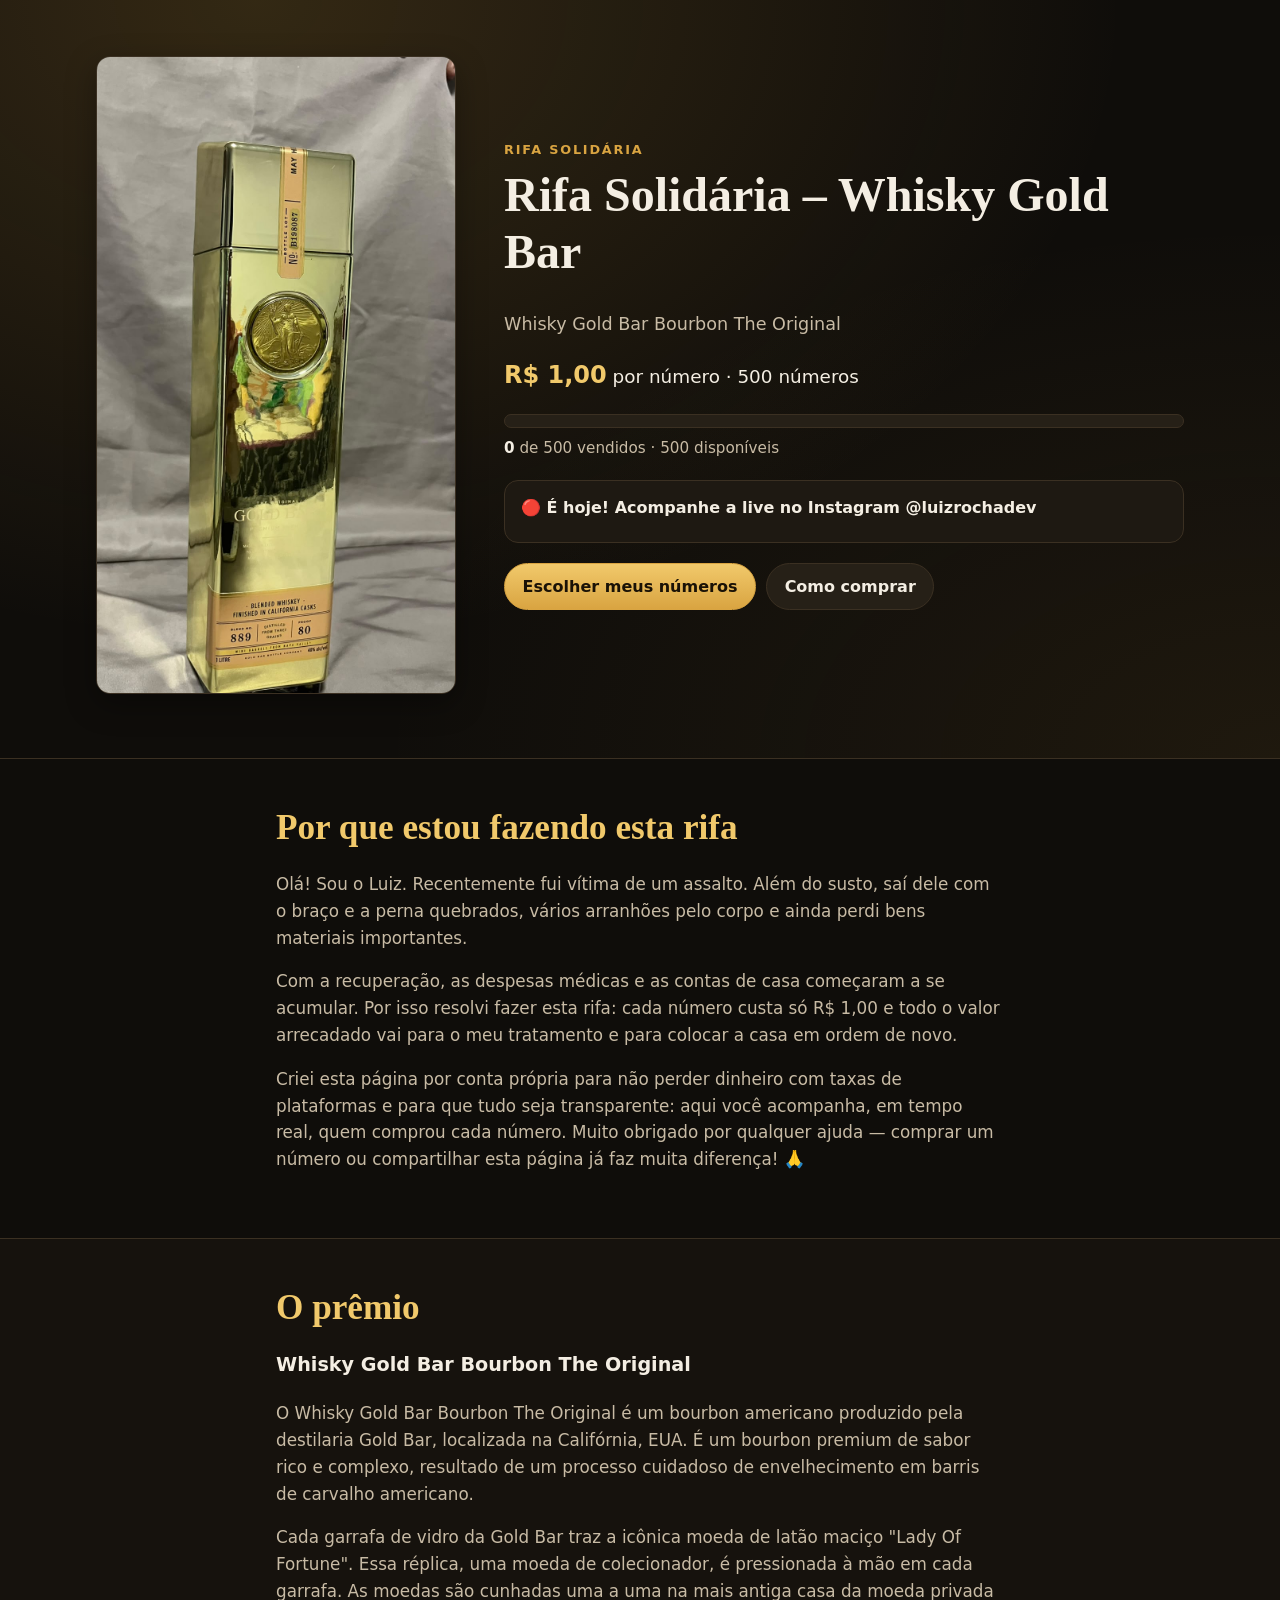
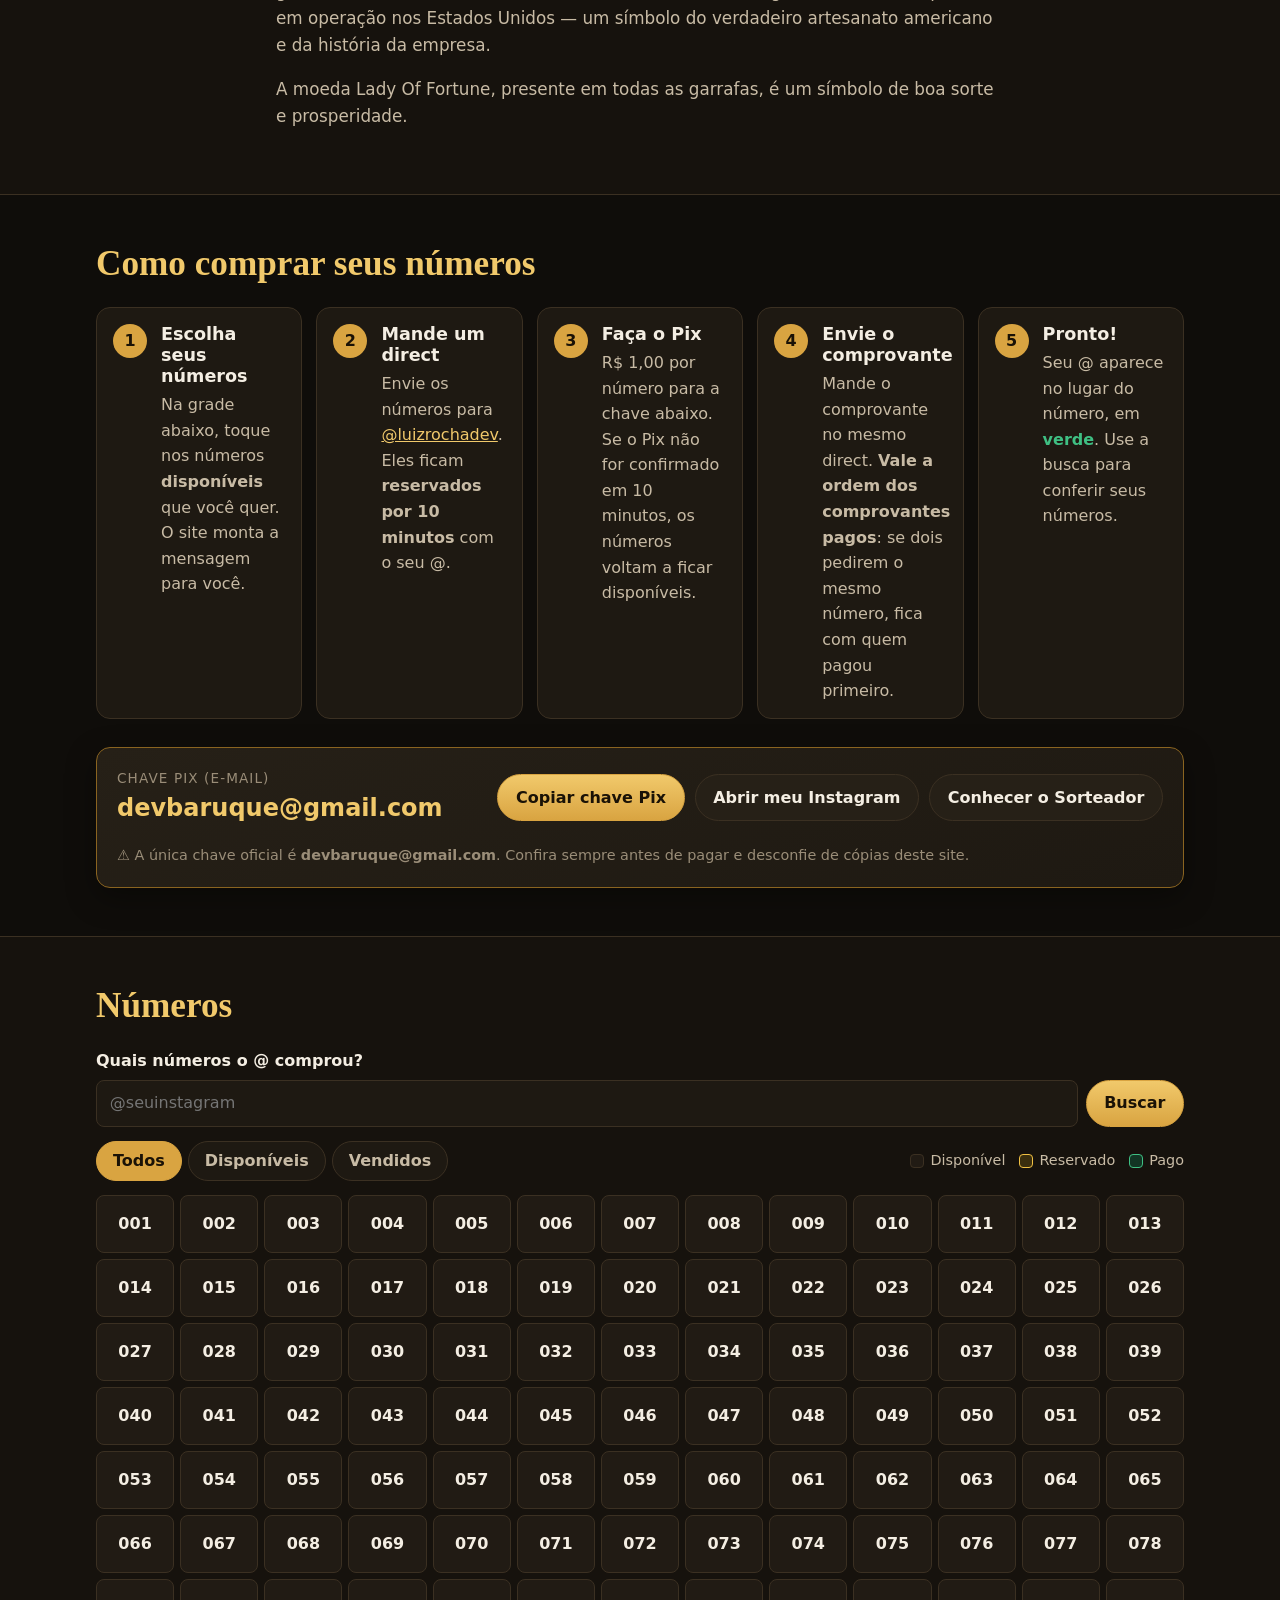
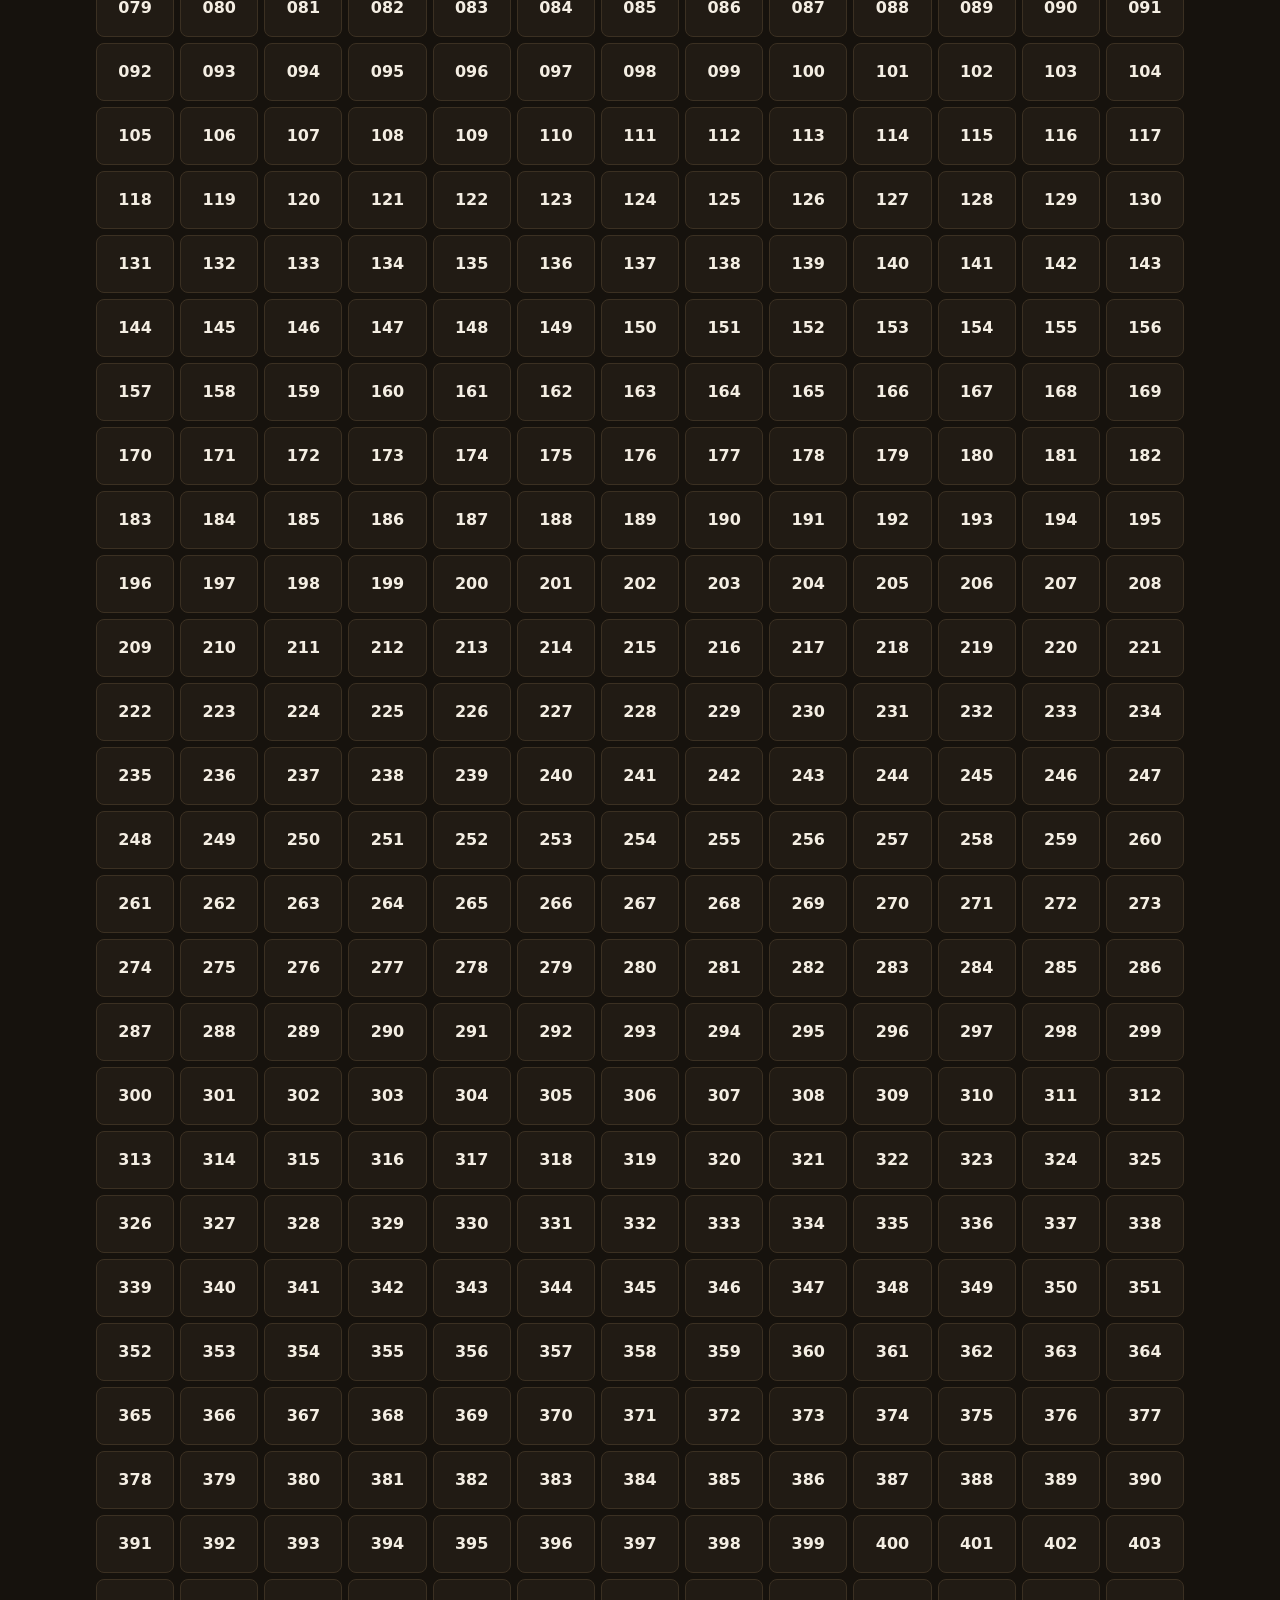
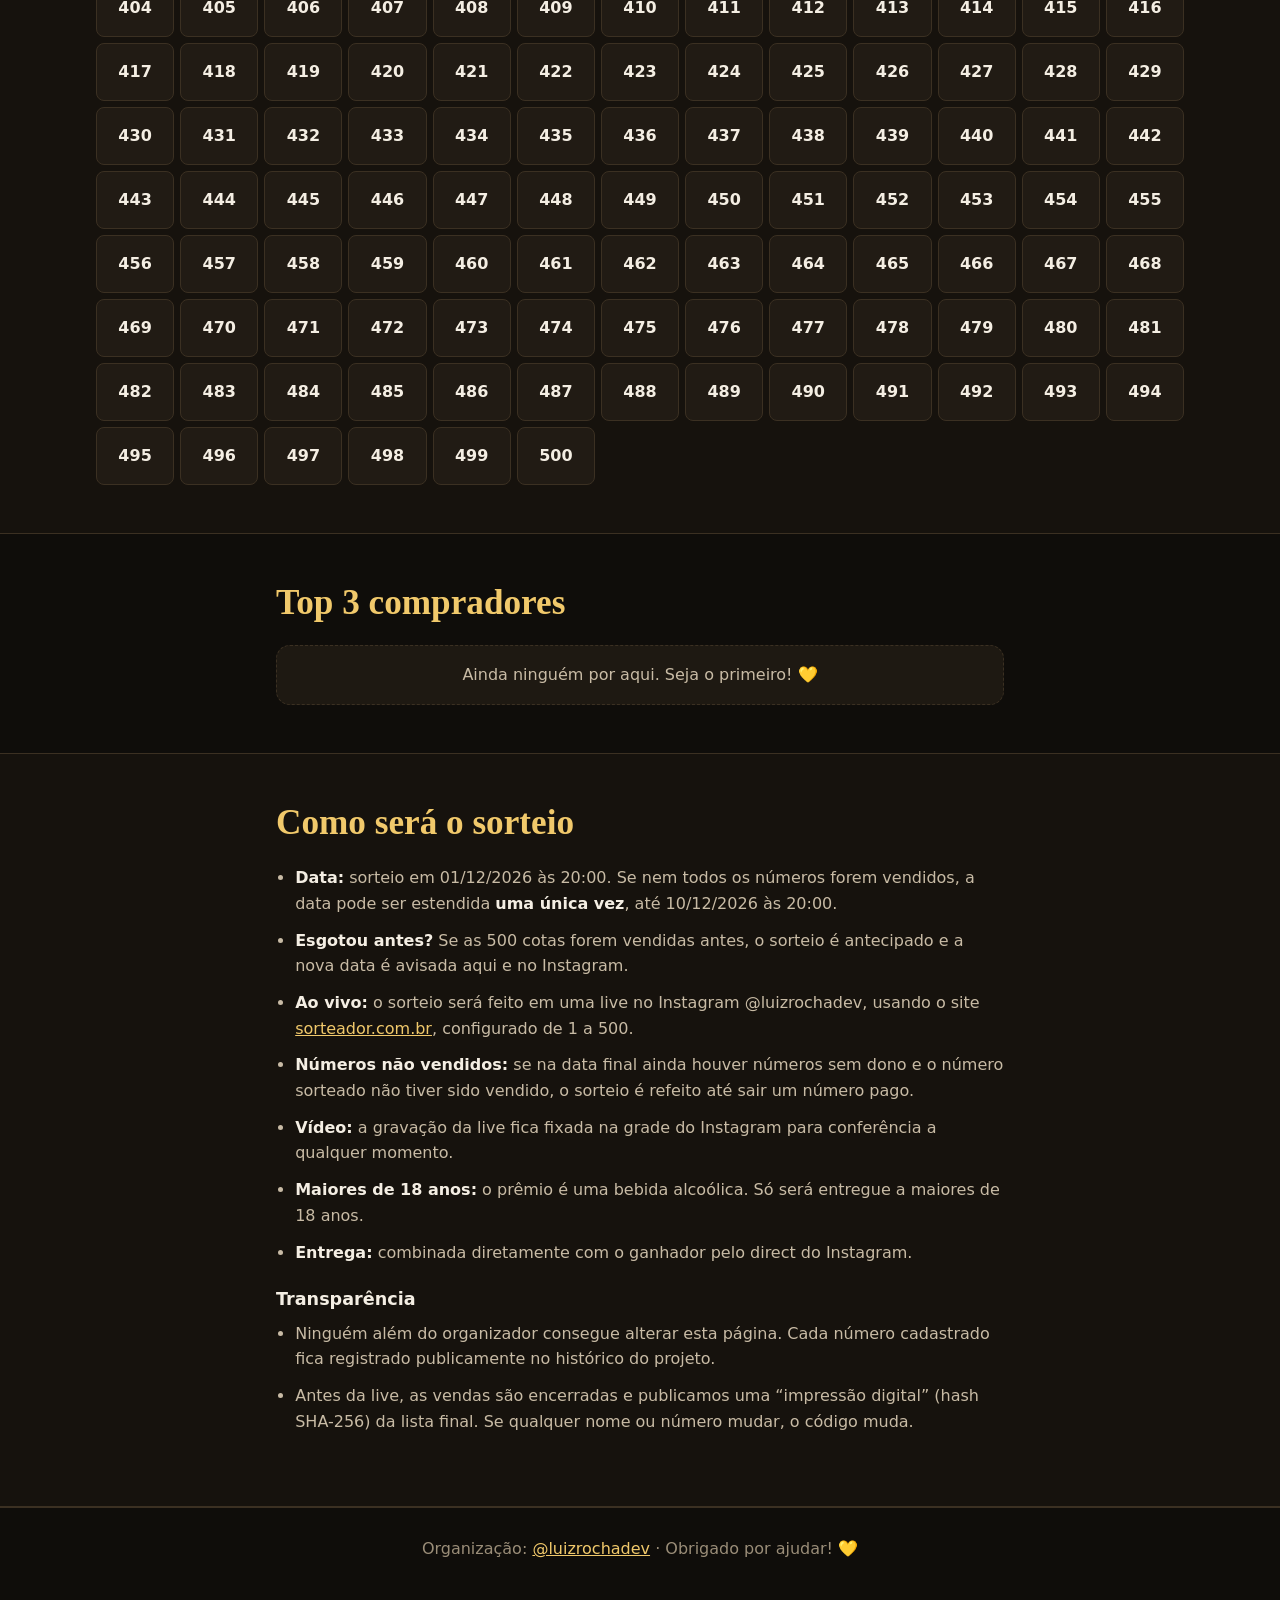
==== index.html @ 48bac1b0 "Rifa da Sorte: site da rifa solidária do Whisky Gold Bar Página pública estática (grade de 500 númer" ====
<!doctype html>
<html lang="pt-BR">
<head>
  <meta charset="utf-8">
  <meta name="viewport" content="width=device-width, initial-scale=1">
  <meta http-equiv="Content-Security-Policy" content="default-src 'self'; script-src 'self'; style-src 'self'; img-src 'self' data:; connect-src 'self'; object-src 'none'; base-uri 'self'; form-action 'none'">
  <meta name="referrer" content="strict-origin-when-cross-origin">
  <title>Rifa Solidária – Whisky Gold Bar</title>
  <meta name="description" content="Rifa solidária de um Whisky Gold Bar Bourbon The Original. R$ 1,00 por número. Ajude nas despesas médicas e da casa.">
  <meta property="og:type" content="website">
  <meta property="og:title" content="Rifa Solidária – Whisky Gold Bar">
  <meta property="og:description" content="R$ 1,00 por número. Escolha seus números e ajude nas despesas médicas e da casa.">
  <meta name="theme-color" content="#0f0d0a">
  <link rel="icon" href="img/favicon.svg" type="image/svg+xml">
  <link rel="stylesheet" href="css/style.css">
  <script src="js/common.js" defer></script>
  <script src="js/app.js" defer></script>
</head>
<body>
  <header class="hero">
    <div class="wrap hero-grid">
      <figure class="hero-foto">
        <img id="foto" src="img/whisky.jpg" alt="Garrafa do Whisky Gold Bar Bourbon The Original com a moeda Lady Of Fortune" width="900" height="1600">
      </figure>
      <div class="hero-info">
        <p class="eyebrow">Rifa solidária</p>
        <h1 id="titulo">Rifa Solidária – Whisky Gold Bar</h1>
        <p class="hero-premio" data-cfg="premio"></p>
        <p class="hero-preco"><strong id="preco">R$ 1,00</strong> por número · <span data-cfg="totalNumeros">500</span> números</p>

        <div class="progresso" aria-live="polite">
          <div class="progresso-barra" role="progressbar" aria-label="Números vendidos" aria-valuemin="0" id="progresso-barra">
            <span id="progresso-fill"></span>
          </div>
          <p class="progresso-texto"><strong id="qtd-pagos">0</strong> de <span data-cfg="totalNumeros">500</span> vendidos · <span id="qtd-disponiveis">500</span> disponíveis</p>
        </div>

        <div class="contagem" id="contagem">
          <p class="contagem-titulo" id="contagem-titulo">Sorteio</p>
          <div class="contagem-caixas" id="contagem-caixas">
            <div><strong id="cd-d">--</strong><span>dias</span></div>
            <div><strong id="cd-h">--</strong><span>horas</span></div>
            <div><strong id="cd-m">--</strong><span>min</span></div>
            <div><strong id="cd-s">--</strong><span>seg</span></div>
          </div>
        </div>

        <div class="acoes">
          <a href="#numeros" class="btn btn-primario">Escolher meus números</a>
          <a href="#como-comprar" class="btn">Como comprar</a>
        </div>
      </div>
    </div>
  </header>

  <div class="faixa" id="faixa-status" hidden></div>

  <main>
    <section class="secao secao-resultado" id="resultado" hidden>
      <div class="wrap">
        <h2>🏆 Resultado do sorteio</h2>
        <div class="resultado-card">
          <p>Número sorteado</p>
          <p class="resultado-numero" id="resultado-numero"></p>
          <p class="resultado-ig" id="resultado-ig"></p>
          <a class="btn btn-primario" id="resultado-video" target="_blank" rel="noopener noreferrer" hidden>Assistir ao vídeo do sorteio</a>
        </div>
      </div>
    </section>

    <section class="secao" id="historia">
      <div class="wrap estreito">
        <h2>Por que estou fazendo esta rifa</h2>
        <div class="texto" id="historia-texto"></div>
      </div>
    </section>

    <section class="secao secao-alt" id="premio">
      <div class="wrap estreito">
        <h2>O prêmio</h2>
        <p class="destaque" data-cfg="premio"></p>
        <div class="texto" id="premio-texto"></div>
      </div>
    </section>

    <section class="secao" id="como-comprar">
      <div class="wrap">
        <h2>Como comprar seus números</h2>
        <ol class="passos">
          <li>
            <h3>Escolha seus números</h3>
            <p>Na grade abaixo, toque nos números <strong>disponíveis</strong> que você quer. O site monta a mensagem para você.</p>
          </li>
          <li>
            <h3>Mande um direct</h3>
            <p>Envie os números para <a data-ig-link target="_blank" rel="noopener noreferrer"><span data-cfg-ig></span></a>. Eles ficam <strong>reservados por <span data-cfg="reservaMinutos">10</span> minutos</strong> com o seu @.</p>
          </li>
          <li>
            <h3>Faça o Pix</h3>
            <p><span data-cfg-preco>R$ 1,00</span> por número para a chave abaixo. Se o Pix não for confirmado em <span data-cfg="reservaMinutos">10</span> minutos, os números voltam a ficar disponíveis.</p>
          </li>
          <li>
            <h3>Envie o comprovante</h3>
            <p>Mande o comprovante no mesmo direct. <strong>Vale a ordem dos comprovantes pagos</strong>: se dois pedirem o mesmo número, fica com quem pagou primeiro.</p>
          </li>
          <li>
            <h3>Pronto!</h3>
            <p>Seu @ aparece no lugar do número, em <strong class="txt-pago">verde</strong>. Use a busca para conferir seus números.</p>
          </li>
        </ol>

        <div class="pix-card">
          <div>
            <p class="pix-rotulo">Chave Pix (e-mail)</p>
            <p class="pix-chave" data-cfg="pixChave"></p>
            <p class="pix-nome" id="pix-nome" hidden>Recebedor: <strong data-cfg="pixNomeRecebedor"></strong></p>
          </div>
          <div class="pix-botoes">
            <button type="button" class="btn btn-primario" id="btn-copiar-pix">Copiar chave Pix</button>
            <a class="btn" data-ig-link target="_blank" rel="noopener noreferrer">Abrir meu Instagram</a>
            <a class="btn" href="https://sorteador.com.br/" target="_blank" rel="noopener noreferrer">Conhecer o Sorteador</a>
          </div>
          <p class="pix-aviso">⚠️ A única chave oficial é <strong data-cfg="pixChave"></strong>. Confira sempre antes de pagar e desconfie de cópias deste site.</p>
        </div>
      </div>
    </section>

    <section class="secao secao-alt" id="numeros">
      <div class="wrap">
        <h2>Números</h2>

        <form class="busca" id="form-busca" role="search" autocomplete="off">
          <label for="busca">Quais números o @ comprou?</label>
          <div class="busca-linha">
            <input type="search" id="busca" list="lista-handles" placeholder="@seuinstagram" inputmode="text" autocapitalize="none" spellcheck="false">
            <button type="submit" class="btn btn-primario">Buscar</button>
            <button type="button" class="btn" id="btn-limpar-busca" hidden>Limpar</button>
          </div>
          <datalist id="lista-handles"></datalist>
        </form>
        <div class="busca-resultado" id="busca-resultado" aria-live="polite" hidden></div>

        <div class="grade-topo">
          <div class="filtros" role="group" aria-label="Filtrar números">
            <button type="button" class="filtro ativo" data-filtro="todos">Todos</button>
            <button type="button" class="filtro" data-filtro="disponiveis">Disponíveis</button>
            <button type="button" class="filtro" data-filtro="vendidos">Vendidos</button>
          </div>
          <ul class="legenda">
            <li><span class="bolinha disponivel"></span>Disponível</li>
            <li><span class="bolinha reservado"></span>Reservado</li>
            <li><span class="bolinha pago"></span>Pago</li>
          </ul>
        </div>

        <div class="grade" id="grade" aria-label="Grade de números"></div>
        <p class="carregando" id="carregando">Carregando números…</p>
      </div>
    </section>

    <section class="secao" id="ranking">
      <div class="wrap estreito">
        <h2>Top 3 compradores</h2>
        <ol class="ranking" id="ranking-lista"></ol>
      </div>
    </section>

    <section class="secao secao-alt" id="sorteio">
      <div class="wrap estreito">
        <h2>Como será o sorteio</h2>
        <ul class="regras">
          <li><strong>Data:</strong> sorteio em <span data-cfg-data="dataLimite"></span>. Se nem todos os números forem vendidos, a data pode ser estendida <strong>uma única vez</strong>, até <span data-cfg-data="dataMaximaAdiamento"></span>.</li>
          <li><strong>Esgotou antes?</strong> Se as <span data-cfg="totalNumeros">500</span> cotas forem vendidas antes, o sorteio é antecipado e a nova data é avisada aqui e no Instagram.</li>
          <li><strong>Ao vivo:</strong> o sorteio será feito em uma live no Instagram <span data-cfg-ig></span>, usando o site <a href="https://sorteador.com.br/" target="_blank" rel="noopener noreferrer">sorteador.com.br</a>, configurado de 1 a <span data-cfg="totalNumeros">500</span>.</li>
          <li><strong>Números não vendidos:</strong> se na data final ainda houver números sem dono e o número sorteado não tiver sido vendido, o sorteio é refeito até sair um número pago.</li>
          <li><strong>Vídeo:</strong> a gravação da live fica fixada na grade do Instagram para conferência a qualquer momento.</li>
          <li><strong>Maiores de 18 anos:</strong> o prêmio é uma bebida alcoólica. Só será entregue a maiores de 18 anos.</li>
          <li><strong>Entrega:</strong> combinada diretamente com o ganhador pelo direct do Instagram.</li>
        </ul>

        <h3>Transparência</h3>
        <ul class="regras">
          <li>Ninguém além do organizador consegue alterar esta página. Cada número cadastrado fica registrado publicamente no histórico do projeto<span id="link-historico-wrap" hidden> (<a id="link-historico" target="_blank" rel="noopener noreferrer">ver histórico de alterações</a>)</span>.</li>
          <li>Antes da live, as vendas são encerradas e publicamos uma “impressão digital” (hash SHA-256) da lista final. Se qualquer nome ou número mudar, o código muda.</li>
        </ul>
        <div class="hash-card" id="hash-card" hidden>
          <p>Hash SHA-256 da lista final:</p>
          <code id="hash-valor"></code>
          <p id="hash-confere"></p>
          <details>
            <summary>Ver a lista usada no cálculo</summary>
            <pre id="hash-lista"></pre>
          </details>
        </div>
      </div>
    </section>
  </main>

  <footer class="rodape">
    <div class="wrap">
      <p>Organização: <a data-ig-link target="_blank" rel="noopener noreferrer"><span data-cfg-ig></span></a> · Obrigado por ajudar! 💛</p>
    </div>
  </footer>

  <div class="barra-selecao" id="barra-selecao" hidden>
    <div class="wrap barra-conteudo">
      <div class="barra-info">
        <strong id="sel-qtd">0 números</strong> · <span id="sel-total">R$ 0,00</span>
        <p id="sel-lista"></p>
      </div>
      <div class="barra-botoes">
        <a class="btn btn-primario" id="btn-enviar-direct" target="_blank" rel="noopener noreferrer">Copiar e enviar direct</a>
        <button type="button" class="btn" id="btn-limpar-sel">Limpar</button>
      </div>
    </div>
  </div>

  <div class="toast" id="toast" role="status" aria-live="polite"></div>
</body>
</html>
---- css/style.css ----
:root {
  color-scheme: dark;
  --bg: #0f0d0a;
  --bg-alt: #16120d;
  --card: #1e1912;
  --card-2: #262017;
  --borda: #3b3022;
  --texto: #f4eee3;
  --texto-2: #c8bba5;
  --texto-3: #9a8d78;
  --ouro: #d9a441;
  --ouro-claro: #f1c96b;
  --ouro-escuro: #8a6420;
  --verde: #3fbf83;
  --verde-bg: #123524;
  --verde-borda: #2a7a55;
  --amarelo: #f0c043;
  --amarelo-bg: #3a2e0e;
  --amarelo-borda: #8f7020;
  --disp-bg: #211b14;
  --vermelho: #ef6b63;
  --azul: #6aa9ff;
  --raio: 14px;
  --raio-peq: 8px;
  --sombra: 0 10px 30px rgba(0, 0, 0, .35);
  --fonte: system-ui, -apple-system, "Segoe UI", Roboto, "Helvetica Neue", Arial, sans-serif;
  --serif: Georgia, "Times New Roman", serif;
}

* { box-sizing: border-box; }
html { scroll-behavior: smooth; -webkit-text-size-adjust: 100%; }
body {
  margin: 0;
  background: var(--bg);
  color: var(--texto);
  font-family: var(--fonte);
  font-size: 16px;
  line-height: 1.6;
}
body.com-barra { padding-bottom: 120px; }
img { max-width: 100%; height: auto; display: block; }
a { color: var(--ouro-claro); }
h1, h2, h3 { line-height: 1.2; margin: 0 0 .6em; }
h2 { font-family: var(--serif); font-size: clamp(1.6rem, 4vw, 2.2rem); color: var(--ouro-claro); }
h3 { font-size: 1.1rem; }
p { margin: 0 0 1em; }
[hidden] { display: none !important; }
code, pre { font-family: ui-monospace, SFMono-Regular, Menlo, Consolas, monospace; }

.wrap { width: 100%; max-width: 1120px; margin: 0 auto; padding: 0 16px; }
.wrap.estreito { max-width: 760px; }

/* ---------- botões ---------- */
.btn {
  display: inline-flex; align-items: center; justify-content: center; gap: .4em;
  min-height: 44px; padding: .6em 1.1em;
  border: 1px solid var(--borda); border-radius: 999px;
  background: var(--card-2); color: var(--texto);
  font: inherit; font-weight: 600; text-decoration: none; cursor: pointer;
  transition: background .15s, border-color .15s, transform .1s;
}
.btn:hover { border-color: var(--ouro); }
.btn:active { transform: scale(.98); }
.btn:disabled { opacity: .45; cursor: not-allowed; }
.btn-primario {
  background: linear-gradient(180deg, var(--ouro-claro), var(--ouro));
  color: #1a1206; border-color: var(--ouro);
}
.btn-primario:hover { background: var(--ouro-claro); }
.btn-peq { min-height: 36px; padding: .3em .9em; font-size: .9rem; }
.link { background: none; border: 0; color: var(--ouro-claro); font: inherit; text-decoration: underline; cursor: pointer; padding: 0; }
:focus-visible { outline: 3px solid var(--azul); outline-offset: 2px; }

/* ---------- hero ---------- */
.hero {
  background:
    radial-gradient(ellipse at 20% 0%, rgba(217, 164, 65, .18), transparent 60%),
    radial-gradient(ellipse at 100% 100%, rgba(217, 164, 65, .08), transparent 50%),
    var(--bg);
  padding: 32px 0 40px;
  border-bottom: 1px solid var(--borda);
}
.hero-grid { display: grid; gap: 28px; align-items: center; }
.hero-foto {
  margin: 0; border-radius: var(--raio); overflow: hidden;
  border: 1px solid var(--borda); box-shadow: var(--sombra);
  background: var(--card); max-width: 360px; justify-self: center; width: 100%;
}
.hero-foto img { width: 100%; aspect-ratio: 9 / 16; object-fit: cover; object-position: center 60%; }
.eyebrow { text-transform: uppercase; letter-spacing: .14em; font-size: .8rem; color: var(--ouro); font-weight: 700; margin-bottom: .4em; }
.hero h1 { font-family: var(--serif); font-size: clamp(2rem, 6vw, 3rem); }
.hero-premio { color: var(--texto-2); font-size: 1.1rem; }
.hero-preco { font-size: 1.15rem; }
.hero-preco strong { color: var(--ouro-claro); font-size: 1.5rem; }

.progresso { margin: 20px 0; }
.progresso-barra { height: 14px; border-radius: 999px; background: var(--card-2); border: 1px solid var(--borda); overflow: hidden; }
.progresso-barra span { display: block; height: 100%; width: 0; background: linear-gradient(90deg, var(--ouro-escuro), var(--ouro-claro)); transition: width .6s ease; }
.progresso-texto { margin: .5em 0 0; color: var(--texto-2); font-size: .95rem; }
.progresso-texto strong { color: var(--texto); }

.contagem { background: var(--card); border: 1px solid var(--borda); border-radius: var(--raio); padding: 14px 16px; margin-bottom: 20px; }
.contagem-titulo { margin: 0 0 .5em; font-weight: 600; }
.contagem-caixas { display: grid; grid-template-columns: repeat(4, 1fr); gap: 8px; text-align: center; }
.contagem-caixas div { background: var(--card-2); border-radius: var(--raio-peq); padding: 6px 4px; }
.contagem-caixas strong { display: block; font-size: 1.5rem; color: var(--ouro-claro); font-variant-numeric: tabular-nums; }
.contagem-caixas span { font-size: .75rem; color: var(--texto-3); text-transform: uppercase; letter-spacing: .06em; }

.acoes { display: flex; flex-wrap: wrap; gap: 10px; }

.faixa { background: var(--amarelo-bg); color: var(--amarelo); border-bottom: 1px solid var(--amarelo-borda); text-align: center; padding: 12px 16px; font-weight: 600; }

/* ---------- seções ---------- */
.secao { padding: 48px 0; }
.secao-alt { background: var(--bg-alt); border-top: 1px solid var(--borda); border-bottom: 1px solid var(--borda); }
.texto p { color: var(--texto-2); font-size: 1.05rem; }
.destaque { font-size: 1.2rem; font-weight: 600; }

.passos { list-style: none; padding: 0; margin: 0 0 28px; display: grid; gap: 14px; counter-reset: passo; }
.passos li {
  counter-increment: passo; position: relative;
  background: var(--card); border: 1px solid var(--borda); border-radius: var(--raio);
  padding: 16px 16px 14px 64px;
}
.passos li::before {
  content: counter(passo); position: absolute; left: 16px; top: 16px;
  width: 34px; height: 34px; border-radius: 50%;
  display: grid; place-items: center;
  background: var(--ouro); color: #1a1206; font-weight: 800;
}
.passos h3 { margin-bottom: .3em; }
.passos p { margin: 0; color: var(--texto-2); }
.txt-pago { color: var(--verde); }

.pix-card {
  background: linear-gradient(160deg, var(--card-2), var(--card));
  border: 1px solid var(--ouro-escuro); border-radius: var(--raio);
  padding: 20px; display: grid; gap: 16px; box-shadow: var(--sombra);
}
.pix-rotulo { margin: 0; color: var(--texto-3); font-size: .85rem; text-transform: uppercase; letter-spacing: .08em; }
.pix-chave { margin: 0; font-size: clamp(1.1rem, 4.5vw, 1.5rem); font-weight: 700; color: var(--ouro-claro); word-break: break-all; }
.pix-nome { margin: .3em 0 0; color: var(--texto-2); }
.pix-botoes { display: flex; flex-wrap: wrap; gap: 10px; }
.pix-aviso { margin: 0; font-size: .9rem; color: var(--texto-3); }

/* ---------- busca ---------- */
.busca { margin-bottom: 14px; }
.busca label { display: block; font-weight: 700; margin-bottom: 6px; }
.busca-linha { display: flex; flex-wrap: wrap; gap: 8px; }
.busca-linha input { flex: 1 1 200px; }
input, select, textarea {
  font: inherit; color: var(--texto);
  background: var(--card); border: 1px solid var(--borda); border-radius: var(--raio-peq);
  padding: .6em .8em; min-height: 44px; width: 100%;
}
.busca-linha input { width: auto; }
input:focus, select:focus, textarea:focus { border-color: var(--ouro); outline: none; }
textarea { resize: vertical; }

.busca-resultado { background: var(--card); border: 1px solid var(--ouro-escuro); border-radius: var(--raio); padding: 16px; margin-bottom: 20px; }
.busca-cabecalho { display: flex; justify-content: space-between; align-items: center; gap: 12px; flex-wrap: wrap; margin-bottom: 10px; }
.busca-ig { font-size: 1.3rem; font-weight: 800; color: var(--ouro-claro); margin: 0; }
.busca-resumo { margin: 0; color: var(--texto-2); }
.busca-vazio, .busca-sugestoes { margin: 0; color: var(--texto-2); }
.busca-sugestoes { margin-top: .6em; }
.chips { list-style: none; padding: 0; margin: 0; display: flex; flex-wrap: wrap; gap: 6px; }
.chip { padding: 4px 10px; border-radius: 999px; font-weight: 700; font-variant-numeric: tabular-nums; font-size: .95rem; }
.chip.pago { background: var(--verde-bg); color: var(--verde); border: 1px solid var(--verde-borda); }
.chip.reservado { background: var(--amarelo-bg); color: var(--amarelo); border: 1px solid var(--amarelo-borda); }

/* ---------- grade ---------- */
.grade-topo { display: flex; justify-content: space-between; align-items: center; flex-wrap: wrap; gap: 12px; margin-bottom: 14px; }
.filtros { display: flex; gap: 6px; flex-wrap: wrap; }
.filtro { font: inherit; font-weight: 600; color: var(--texto-2); background: var(--card); border: 1px solid var(--borda); border-radius: 999px; padding: .4em 1em; min-height: 40px; cursor: pointer; }
.filtro.ativo { background: var(--ouro); color: #1a1206; border-color: var(--ouro); }
.legenda { list-style: none; display: flex; gap: 14px; flex-wrap: wrap; padding: 0; margin: 0; font-size: .9rem; color: var(--texto-2); }
.legenda li { display: flex; align-items: center; gap: 6px; }
.bolinha { width: 14px; height: 14px; border-radius: 4px; border: 1px solid var(--borda); }
.bolinha.disponivel { background: var(--disp-bg); }
.bolinha.reservado { background: var(--amarelo-bg); border-color: var(--amarelo); }
.bolinha.pago { background: var(--verde-bg); border-color: var(--verde); }
.bolinha.alterado { background: transparent; border: 2px dashed var(--azul); }

.grade { display: grid; grid-template-columns: repeat(auto-fill, minmax(64px, 1fr)); gap: 6px; }
.num {
  position: relative; min-height: 54px; padding: 4px 3px;
  display: flex; flex-direction: column; align-items: center; justify-content: center;
  border-radius: var(--raio-peq); border: 1px solid var(--borda);
  background: var(--disp-bg); color: var(--texto);
  font: inherit; cursor: pointer; overflow: hidden;
  transition: transform .1s, border-color .15s, background .15s;
}
.num:hover { border-color: var(--ouro); }
.num-n { font-weight: 800; font-variant-numeric: tabular-nums; font-size: 1rem; }
.num-ig { font-size: .68rem; line-height: 1.2; max-width: 100%; overflow: hidden; text-overflow: ellipsis; white-space: nowrap; }
.num.pago { background: var(--verde-bg); border-color: var(--verde-borda); color: var(--verde); }
.num.pago .num-n { font-size: .7rem; opacity: .8; font-weight: 600; }
.num.pago .num-ig { font-size: .75rem; font-weight: 700; color: #bff0d6; }
.num.reservado { background: var(--amarelo-bg); border-color: var(--amarelo-borda); color: var(--amarelo); }
.num.reservado .num-n { font-size: .8rem; }
.num.selecionado { background: var(--ouro); color: #1a1206; border-color: var(--ouro-claro); transform: scale(1.04); }
.num.destacado { outline: 3px solid var(--ouro-claro); outline-offset: 1px; box-shadow: 0 0 14px rgba(241, 201, 107, .6); z-index: 1; }
.num.oculto { display: none; }
.carregando { color: var(--texto-3); }

/* ---------- ranking ---------- */
.ranking { list-style: none; padding: 0; margin: 0; display: grid; gap: 10px; }
.ranking-item { display: flex; align-items: center; gap: 14px; background: var(--card); border: 1px solid var(--borda); border-radius: var(--raio); padding: 14px 16px; }
.ranking-item.pos-1 { border-color: var(--ouro); background: linear-gradient(90deg, rgba(217, 164, 65, .15), var(--card)); }
.ranking-medalha { font-size: 1.8rem; }
.ranking-ig { flex: 1; text-align: left; background: none; border: 0; color: var(--texto); font: inherit; font-weight: 700; font-size: 1.1rem; cursor: pointer; padding: 0; overflow: hidden; text-overflow: ellipsis; }
.ranking-ig:hover { color: var(--ouro-claro); text-decoration: underline; }
.ranking-qtd { color: var(--texto-2); white-space: nowrap; }
.ranking-vazio { color: var(--texto-2); background: var(--card); border: 1px dashed var(--borda); border-radius: var(--raio); padding: 16px; text-align: center; }

/* ---------- regras / hash / resultado ---------- */
.regras { padding-left: 1.2em; margin: 0 0 24px; }
.regras li { margin-bottom: .7em; color: var(--texto-2); }
.regras strong { color: var(--texto); }
.hash-card { background: var(--card); border: 1px solid var(--borda); border-radius: var(--raio); padding: 16px; }
.hash-card code { display: block; word-break: break-all; color: var(--ouro-claro); background: var(--bg); padding: 10px; border-radius: var(--raio-peq); margin-bottom: .8em; }
.hash-card .ok { color: var(--verde); font-weight: 600; }
.hash-card .erro { color: var(--vermelho); font-weight: 600; }
.hash-card pre { max-height: 260px; overflow: auto; background: var(--bg); padding: 10px; border-radius: var(--raio-peq); font-size: .85rem; }
.secao-resultado { background: radial-gradient(ellipse at center, rgba(217, 164, 65, .2), transparent 70%); }
.resultado-card { text-align: center; background: var(--card); border: 2px solid var(--ouro); border-radius: var(--raio); padding: 24px; max-width: 480px; margin: 0 auto; }
.resultado-numero { font-size: 4rem; font-weight: 900; color: var(--ouro-claro); margin: 0; line-height: 1.1; }
.resultado-ig { font-size: 1.5rem; font-weight: 700; }

.rodape { padding: 28px 0; text-align: center; color: var(--texto-3); border-top: 1px solid var(--borda); }

/* ---------- barra de seleção ---------- */
.barra-selecao {
  position: fixed; left: 0; right: 0; bottom: 0; z-index: 20;
  background: rgba(22, 18, 13, .97); border-top: 1px solid var(--ouro-escuro);
  box-shadow: 0 -8px 24px rgba(0, 0, 0, .4);
  padding: 12px 0 calc(12px + env(safe-area-inset-bottom));
}
.barra-conteudo { display: flex; align-items: center; justify-content: space-between; gap: 12px; flex-wrap: wrap; }
.barra-info { min-width: 0; flex: 1 1 220px; }
.barra-info strong { color: var(--ouro-claro); }
.barra-info p { margin: 0; font-size: .85rem; color: var(--texto-2); white-space: nowrap; overflow: hidden; text-overflow: ellipsis; }
.barra-botoes { display: flex; gap: 8px; flex-wrap: wrap; }

.toast {
  position: fixed; left: 50%; bottom: 24px; z-index: 30;
  transform: translate(-50%, 150%); opacity: 0;
  max-width: calc(100% - 32px); width: max-content;
  background: var(--texto); color: var(--bg); font-weight: 600;
  padding: 12px 18px; border-radius: var(--raio-peq); box-shadow: var(--sombra);
  transition: transform .25s, opacity .25s; pointer-events: none;
}
.toast.visivel { transform: translate(-50%, 0); opacity: 1; }
body.com-barra .toast { bottom: 130px; }
.copia-oculta { position: fixed; top: 0; left: 0; opacity: 0; pointer-events: none; }

/* ---------- admin ---------- */
.admin-topo { background: var(--bg-alt); border-bottom: 1px solid var(--borda); padding: 12px 0; position: sticky; top: 0; z-index: 10; }
.admin-topo-linha { display: flex; align-items: center; justify-content: space-between; gap: 12px; flex-wrap: wrap; }
.admin-topo h1 { font-size: 1.3rem; margin: 0; color: var(--ouro-claro); }
.admin-topo-acoes { display: flex; align-items: center; gap: 8px; flex-wrap: wrap; color: var(--texto-3); font-size: .9rem; }
.admin-card { background: var(--card); border: 1px solid var(--borda); border-radius: var(--raio); padding: 20px 16px; margin: 20px auto; }
section.wrap.admin-card { max-width: 720px; }
.form-grade { display: grid; gap: 12px; margin-bottom: 12px; }
.form-grade label { display: grid; gap: 4px; font-weight: 600; font-size: .92rem; color: var(--texto-2); }
.form-grade label.check { display: flex; align-items: center; gap: 8px; font-weight: 400; }
.form-grade label.check input { width: auto; min-height: 0; }
.linha-botoes { display: flex; flex-wrap: wrap; gap: 8px; align-items: center; }
.alinhar-fim { align-self: end; }
.erro { color: var(--vermelho); font-weight: 600; margin: 0; }
.dica { color: var(--texto-3); font-size: .9rem; }
.ajuda { margin-top: 12px; color: var(--texto-2); }
.ajuda summary { cursor: pointer; font-weight: 600; }
.aviso { background: var(--verde-bg); color: var(--verde); border: 1px solid var(--verde-borda); border-radius: var(--raio-peq); padding: 12px; margin-top: 16px; font-weight: 600; }
.admin-stats { display: grid; grid-template-columns: repeat(2, 1fr); gap: 10px; margin-top: 20px; }
.stat { background: var(--card); border: 1px solid var(--borda); border-radius: var(--raio); padding: 12px; text-align: center; }
.stat strong { display: block; font-size: 1.6rem; color: var(--ouro-claro); }
.stat span { color: var(--texto-3); font-size: .85rem; }
.admin-pendente {
  position: sticky; top: 62px; z-index: 9;
  background: var(--card-2); border: 1px solid var(--borda); border-radius: var(--raio);
  padding: 12px 16px; margin-top: 16px;
}
.admin-pendente.tem { border-color: var(--azul); }
.admin-pendente p { margin: 0 0 8px; font-weight: 600; }
.pendente-lista { margin: 8px 0 0; padding-left: 1.2em; font-size: .85rem; color: var(--texto-2); max-height: 120px; overflow: auto; }
.pendente-lista:empty { display: none; }
.btn-reservar { border-color: var(--amarelo-borda); color: var(--amarelo); }
.btn-pagar { border-color: var(--verde-borda); color: var(--verde); }
.btn-liberar { border-color: #6b2c28; color: var(--vermelho); }
.sel-info { min-height: 1.6em; color: var(--ouro-claro); font-weight: 600; margin: 10px 0; }
.grade-admin { margin-top: 12px; }
.grade-admin .num.alterado { box-shadow: inset 0 0 0 2px var(--azul); }
.hash-admin code { word-break: break-all; color: var(--ouro-claro); }

/* ---------- telas maiores ---------- */
@media (min-width: 720px) {
  .hero { padding: 56px 0 64px; }
  .hero-grid { grid-template-columns: minmax(260px, 360px) 1fr; gap: 48px; }
  .passos { grid-template-columns: repeat(auto-fit, minmax(200px, 1fr)); }
  .pix-card { grid-template-columns: 1fr auto; align-items: center; }
  .pix-aviso { grid-column: 1 / -1; }
  .form-grade { grid-template-columns: 1fr 1fr; }
  .col-2 { grid-column: 1 / -1; }
  .admin-stats { grid-template-columns: repeat(4, 1fr); }
  .grade { grid-template-columns: repeat(auto-fill, minmax(78px, 1fr)); }
  .num { min-height: 58px; }
}

@media (max-width: 380px) {
  .grade { grid-template-columns: repeat(5, 1fr); gap: 4px; }
  .num-ig { font-size: .6rem; }
}

@media (prefers-reduced-motion: reduce) {
  html { scroll-behavior: auto; }
  * { transition: none !important; }
}
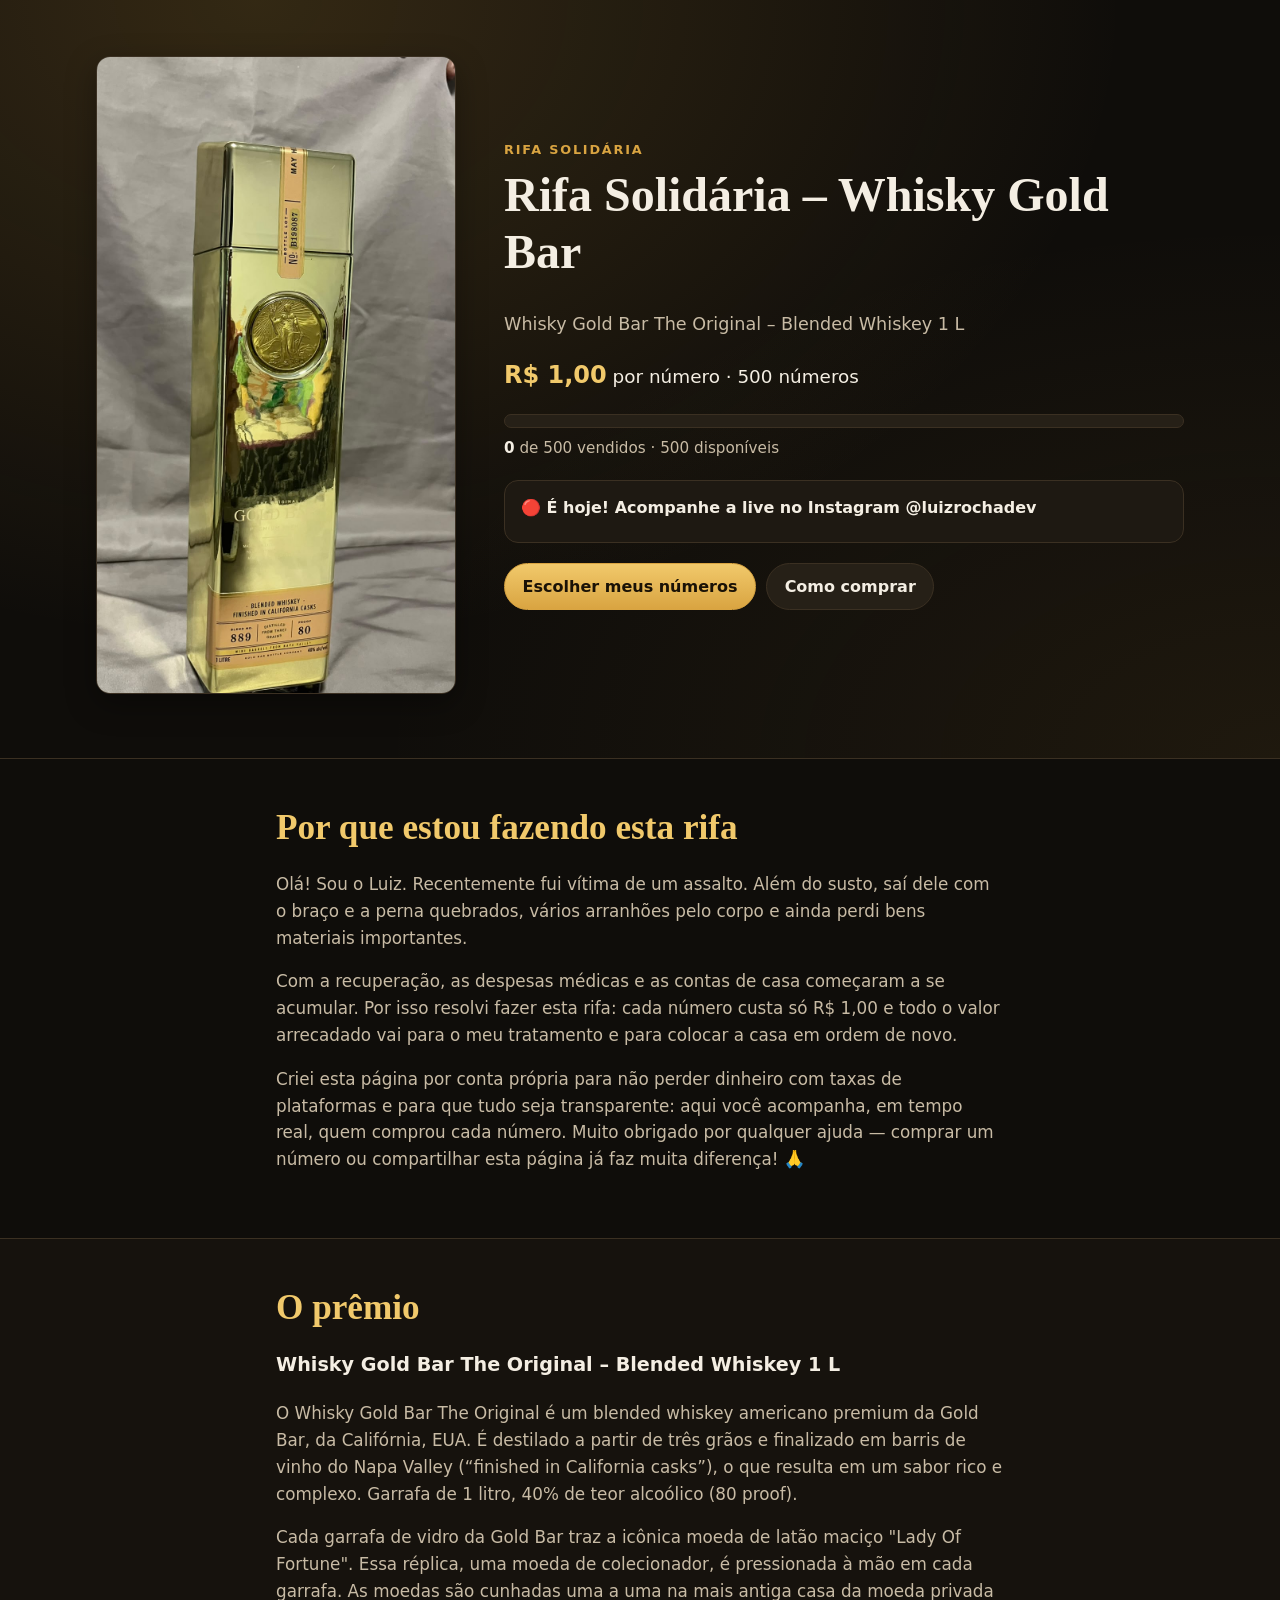
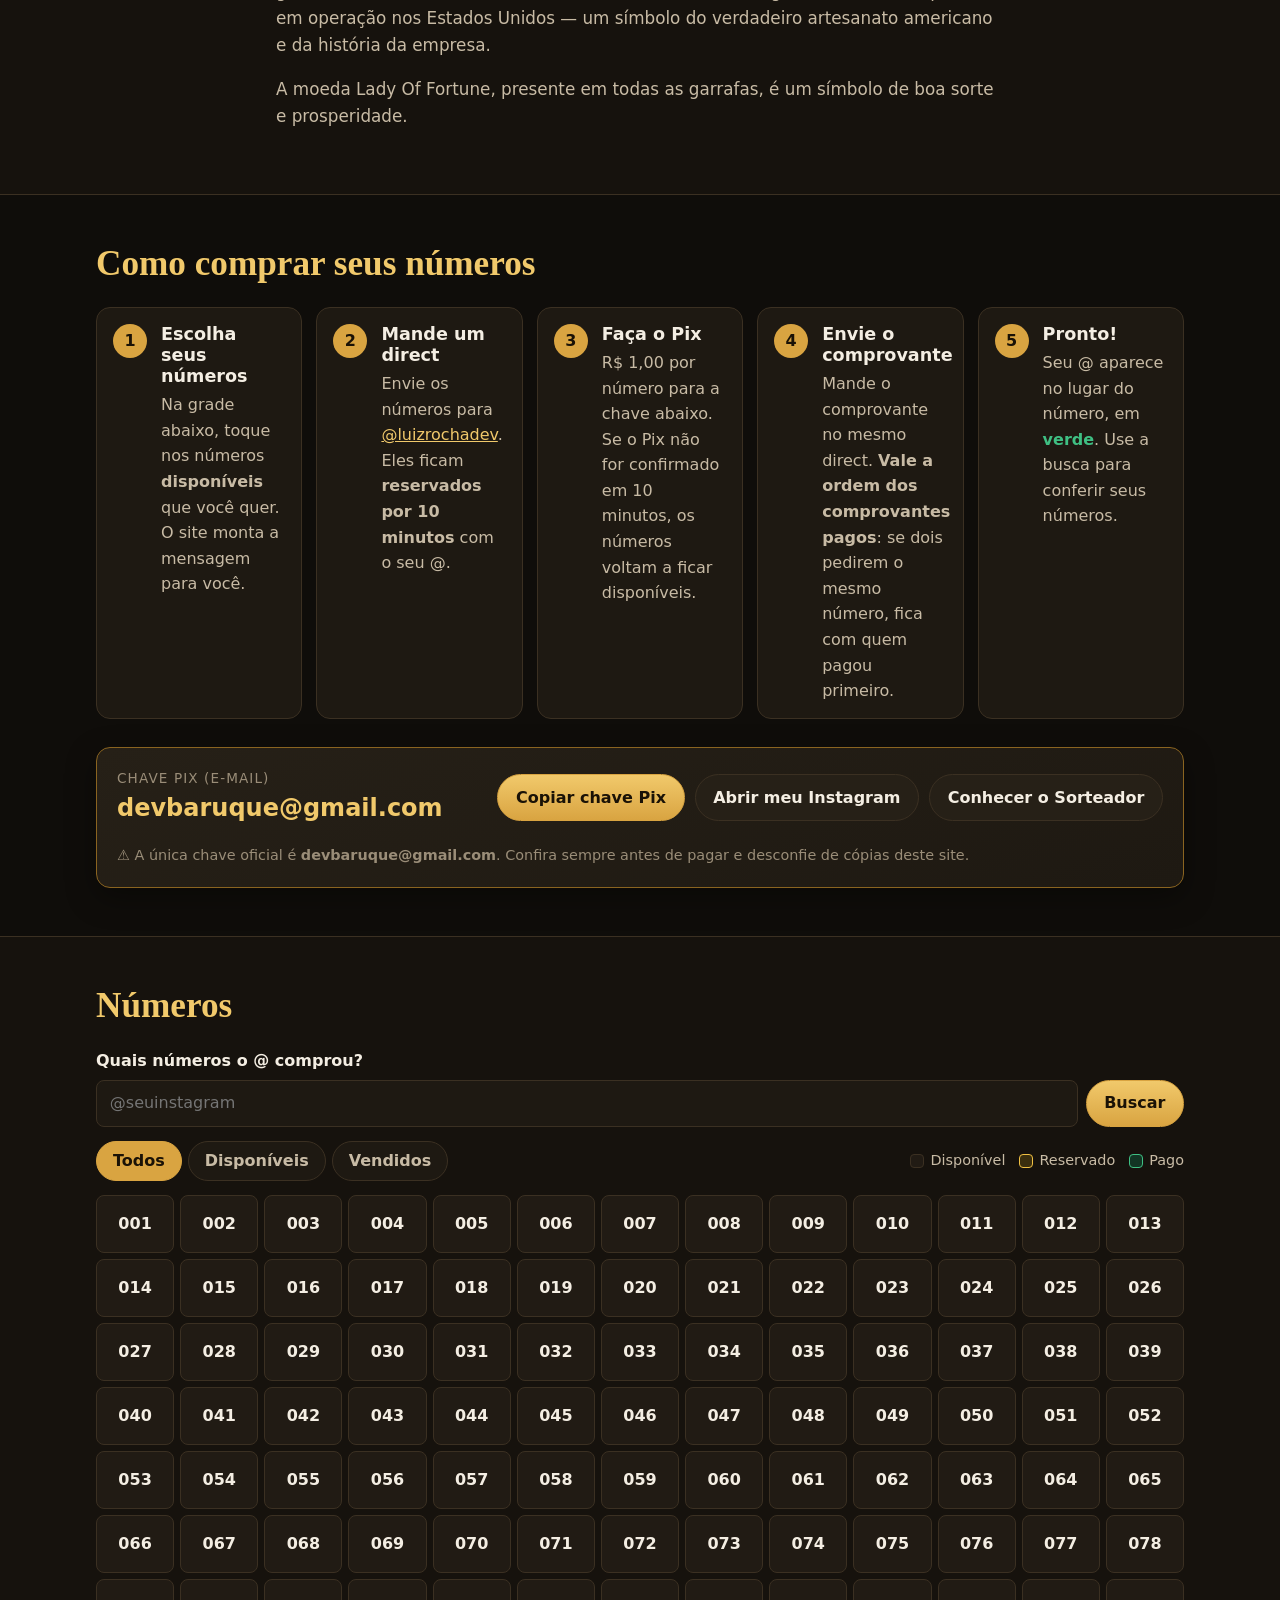
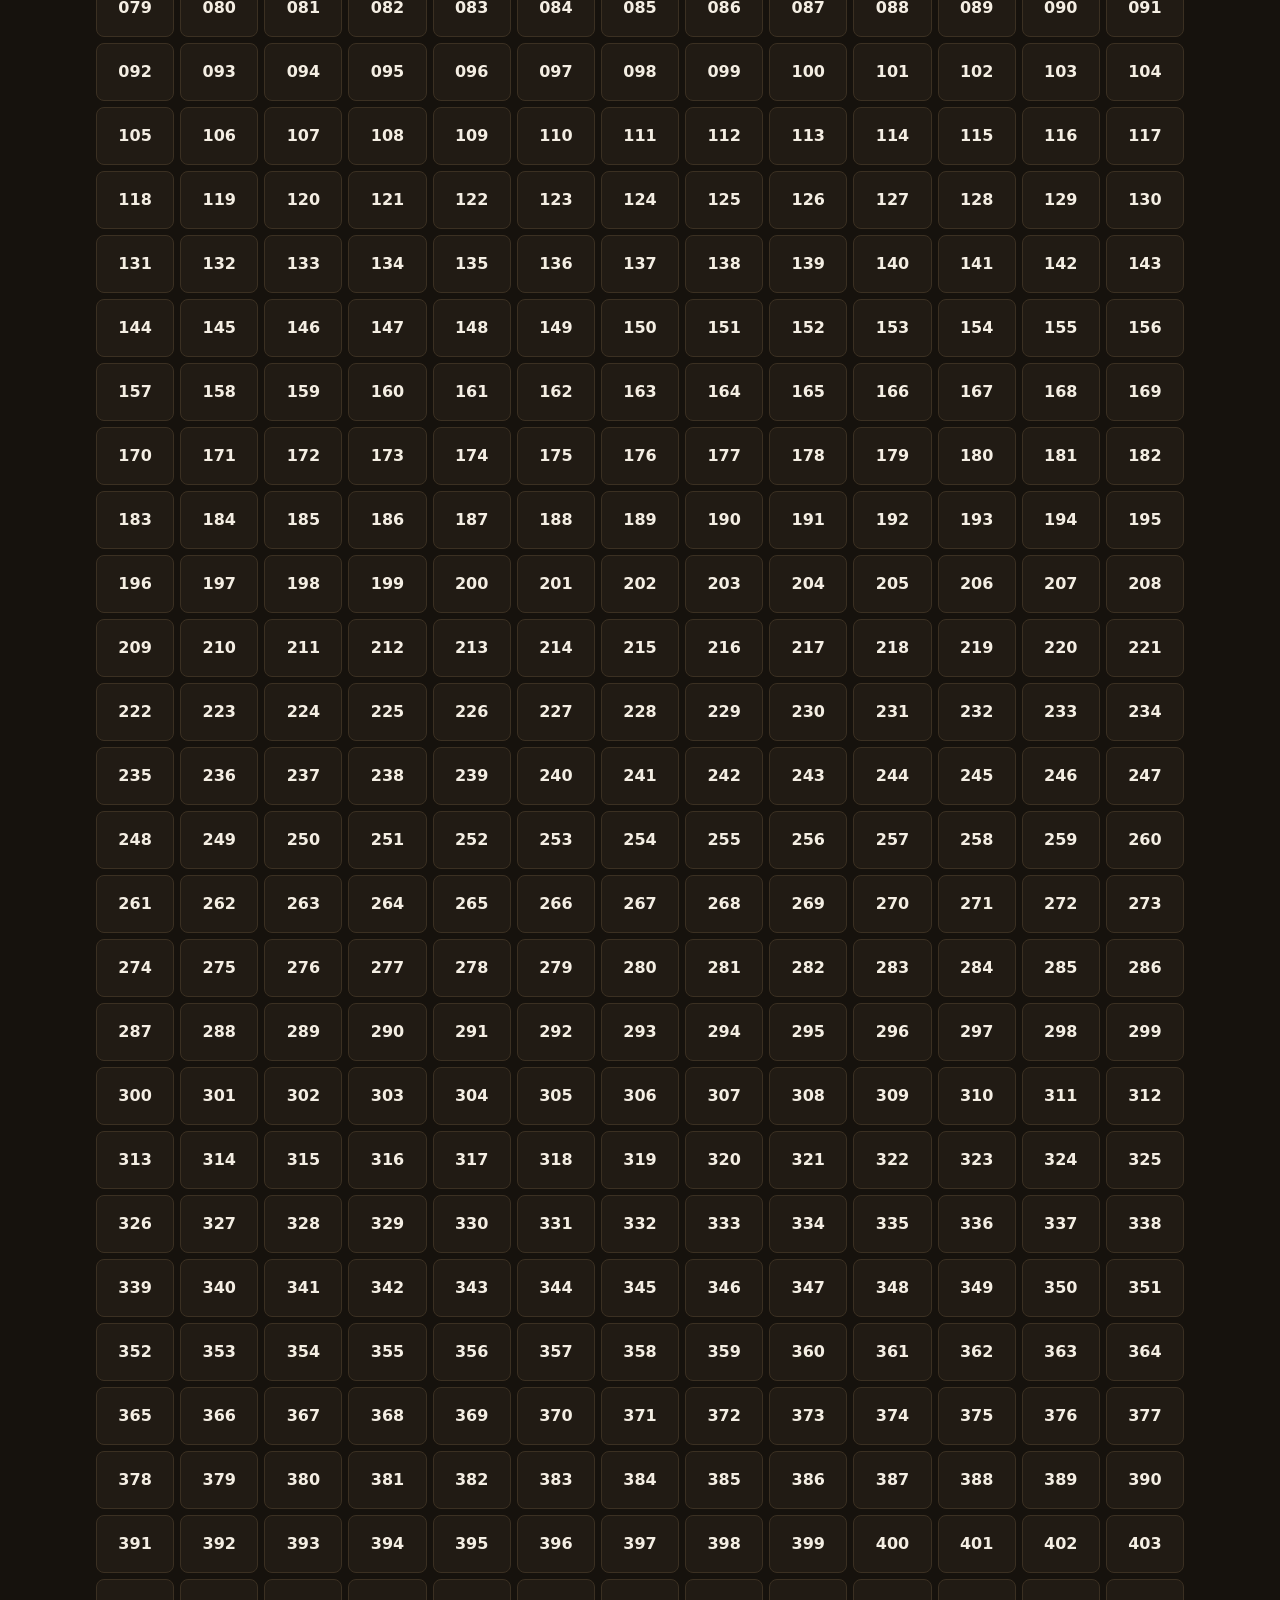
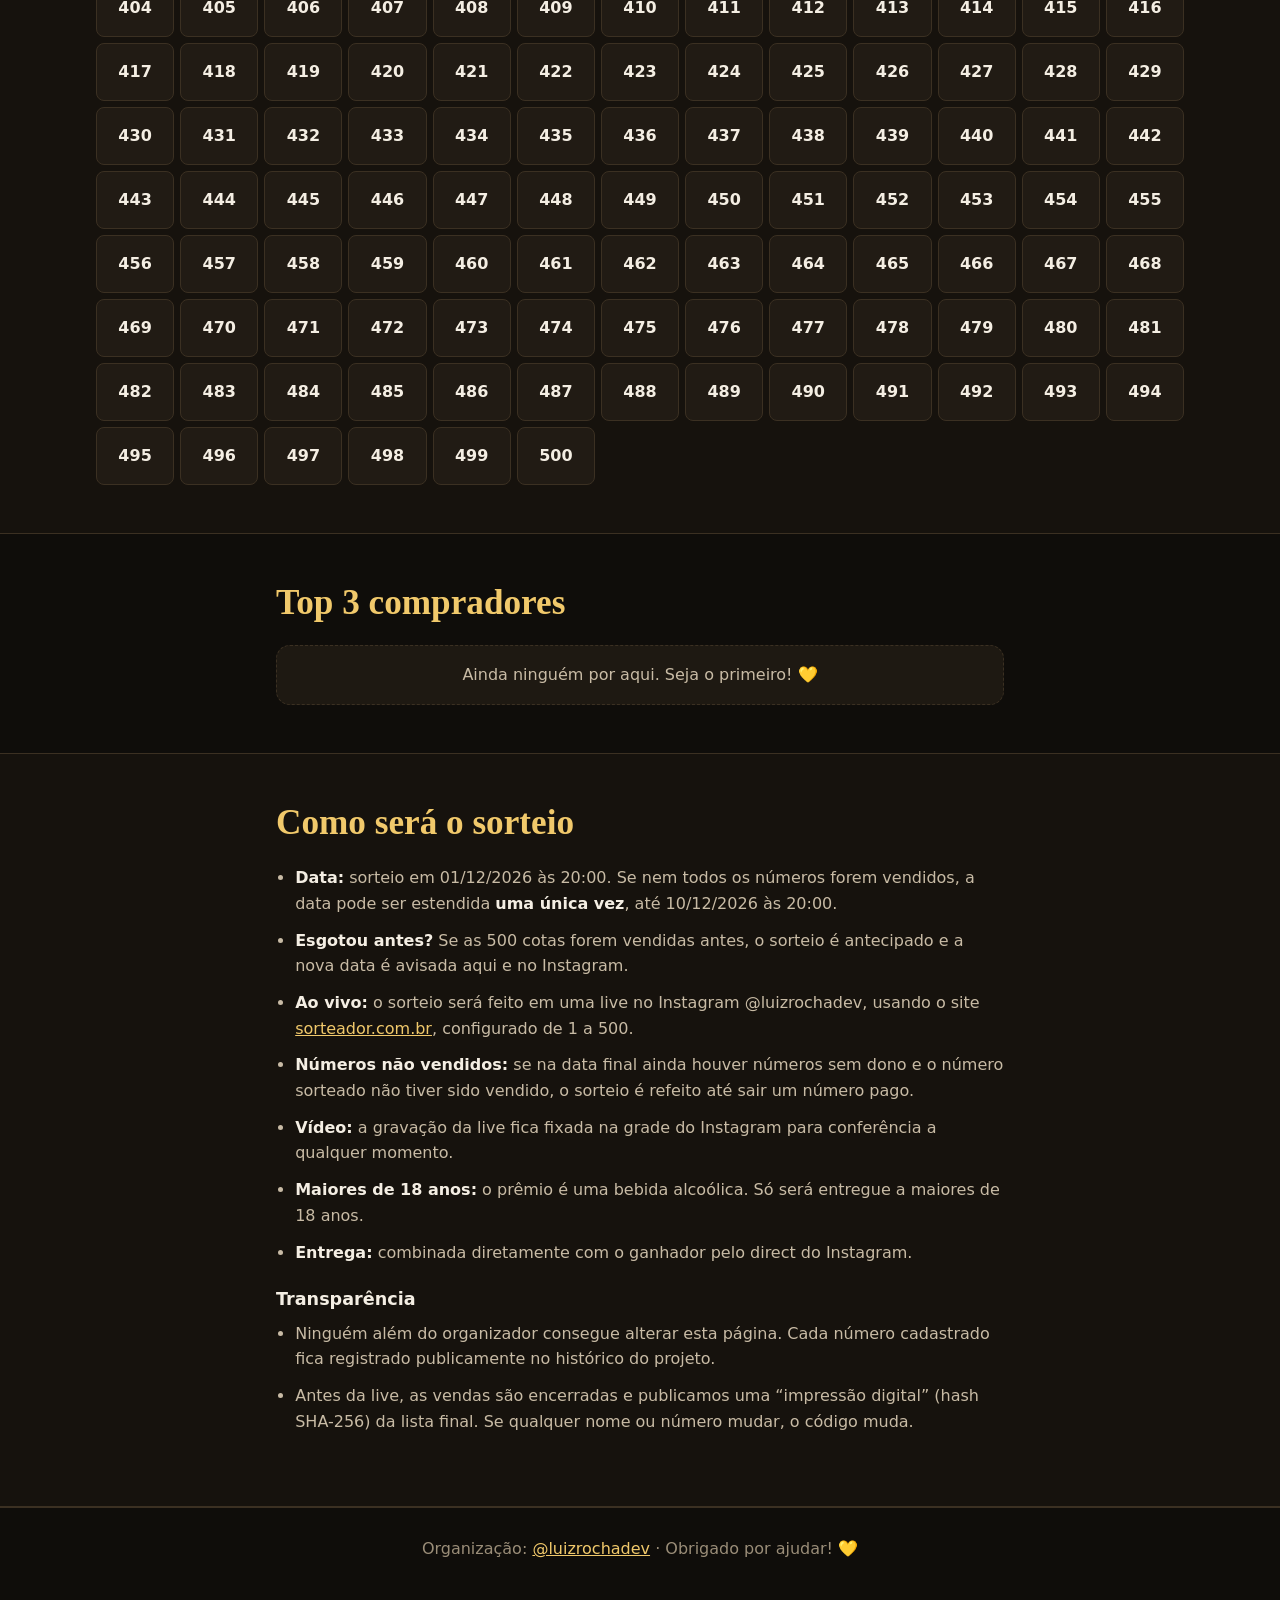
==== commit a0e9445b: "Corrige descrição do prêmio: blended whiskey de 1 L, conforme o rótulo Co-Authored-By: Claude Opus 5" ====
--- a/index.html
+++ b/index.html
@@ -6,7 +6,7 @@
   <meta http-equiv="Content-Security-Policy" content="default-src 'self'; script-src 'self'; style-src 'self'; img-src 'self' data:; connect-src 'self'; object-src 'none'; base-uri 'self'; form-action 'none'">
   <meta name="referrer" content="strict-origin-when-cross-origin">
   <title>Rifa Solidária – Whisky Gold Bar</title>
-  <meta name="description" content="Rifa solidária de um Whisky Gold Bar Bourbon The Original. R$ 1,00 por número. Ajude nas despesas médicas e da casa.">
+  <meta name="description" content="Rifa solidária de um Whisky Gold Bar The Original (blended whiskey). R$ 1,00 por número. Ajude nas despesas médicas e da casa.">
   <meta property="og:type" content="website">
   <meta property="og:title" content="Rifa Solidária – Whisky Gold Bar">
   <meta property="og:description" content="R$ 1,00 por número. Escolha seus números e ajude nas despesas médicas e da casa.">
@@ -20,7 +20,7 @@
   <header class="hero">
     <div class="wrap hero-grid">
       <figure class="hero-foto">
-        <img id="foto" src="img/whisky.jpg" alt="Garrafa do Whisky Gold Bar Bourbon The Original com a moeda Lady Of Fortune" width="900" height="1600">
+        <img id="foto" src="img/whisky.jpg" alt="Garrafa do Whisky Gold Bar The Original (blended whiskey) com a moeda Lady Of Fortune" width="900" height="1600">
       </figure>
       <div class="hero-info">
         <p class="eyebrow">Rifa solidária</p>
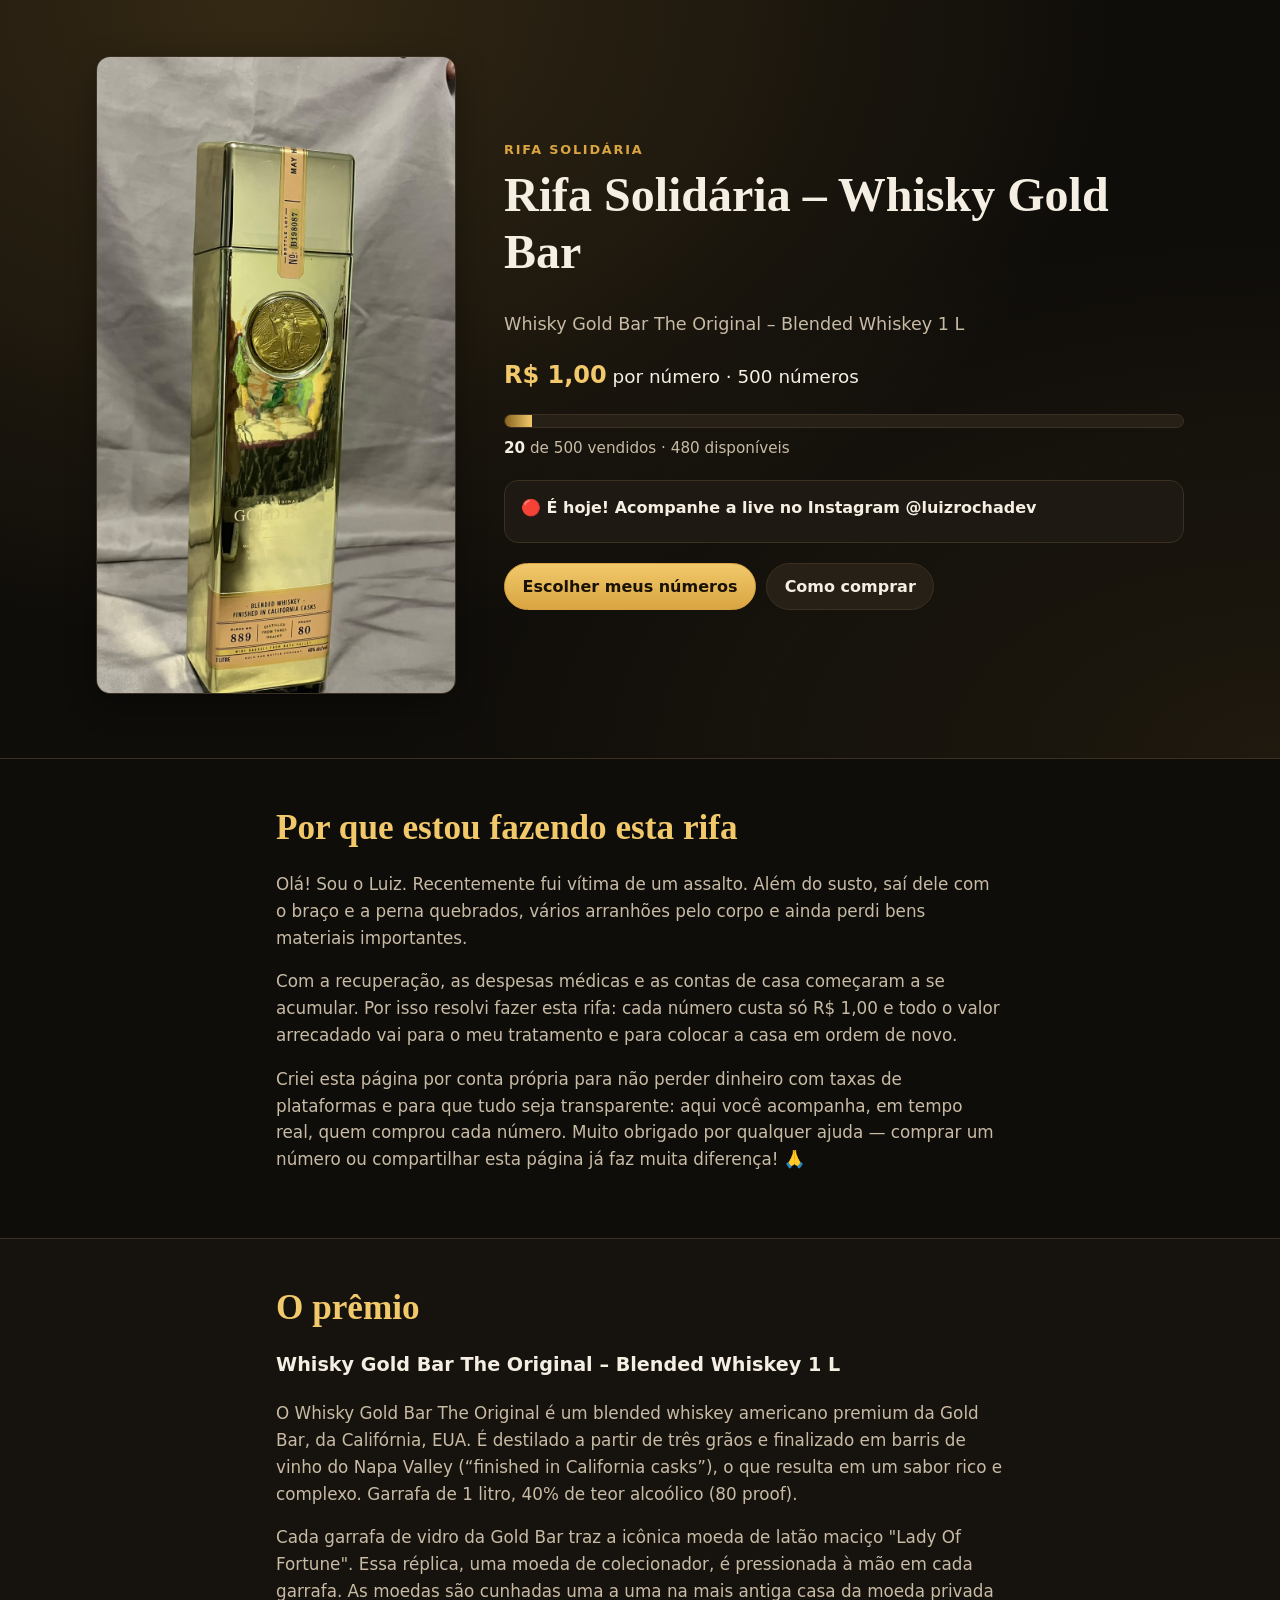
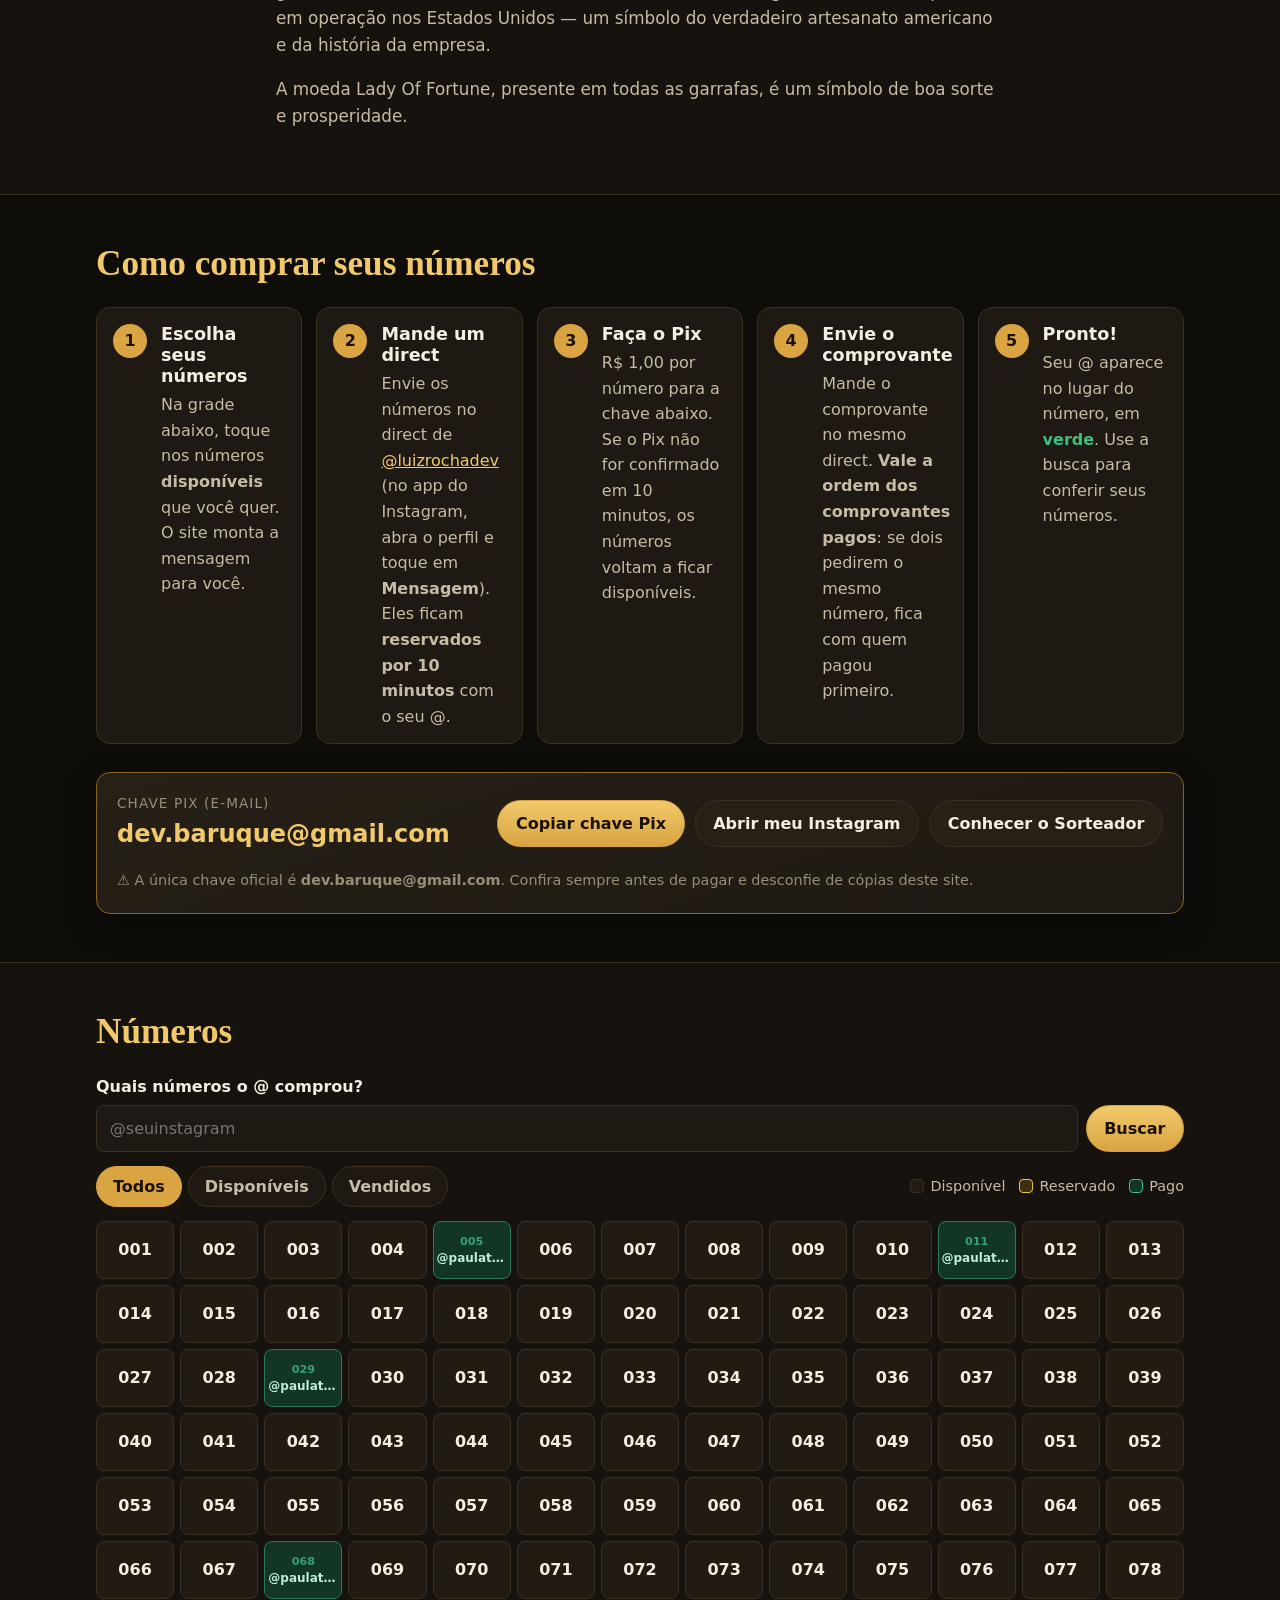
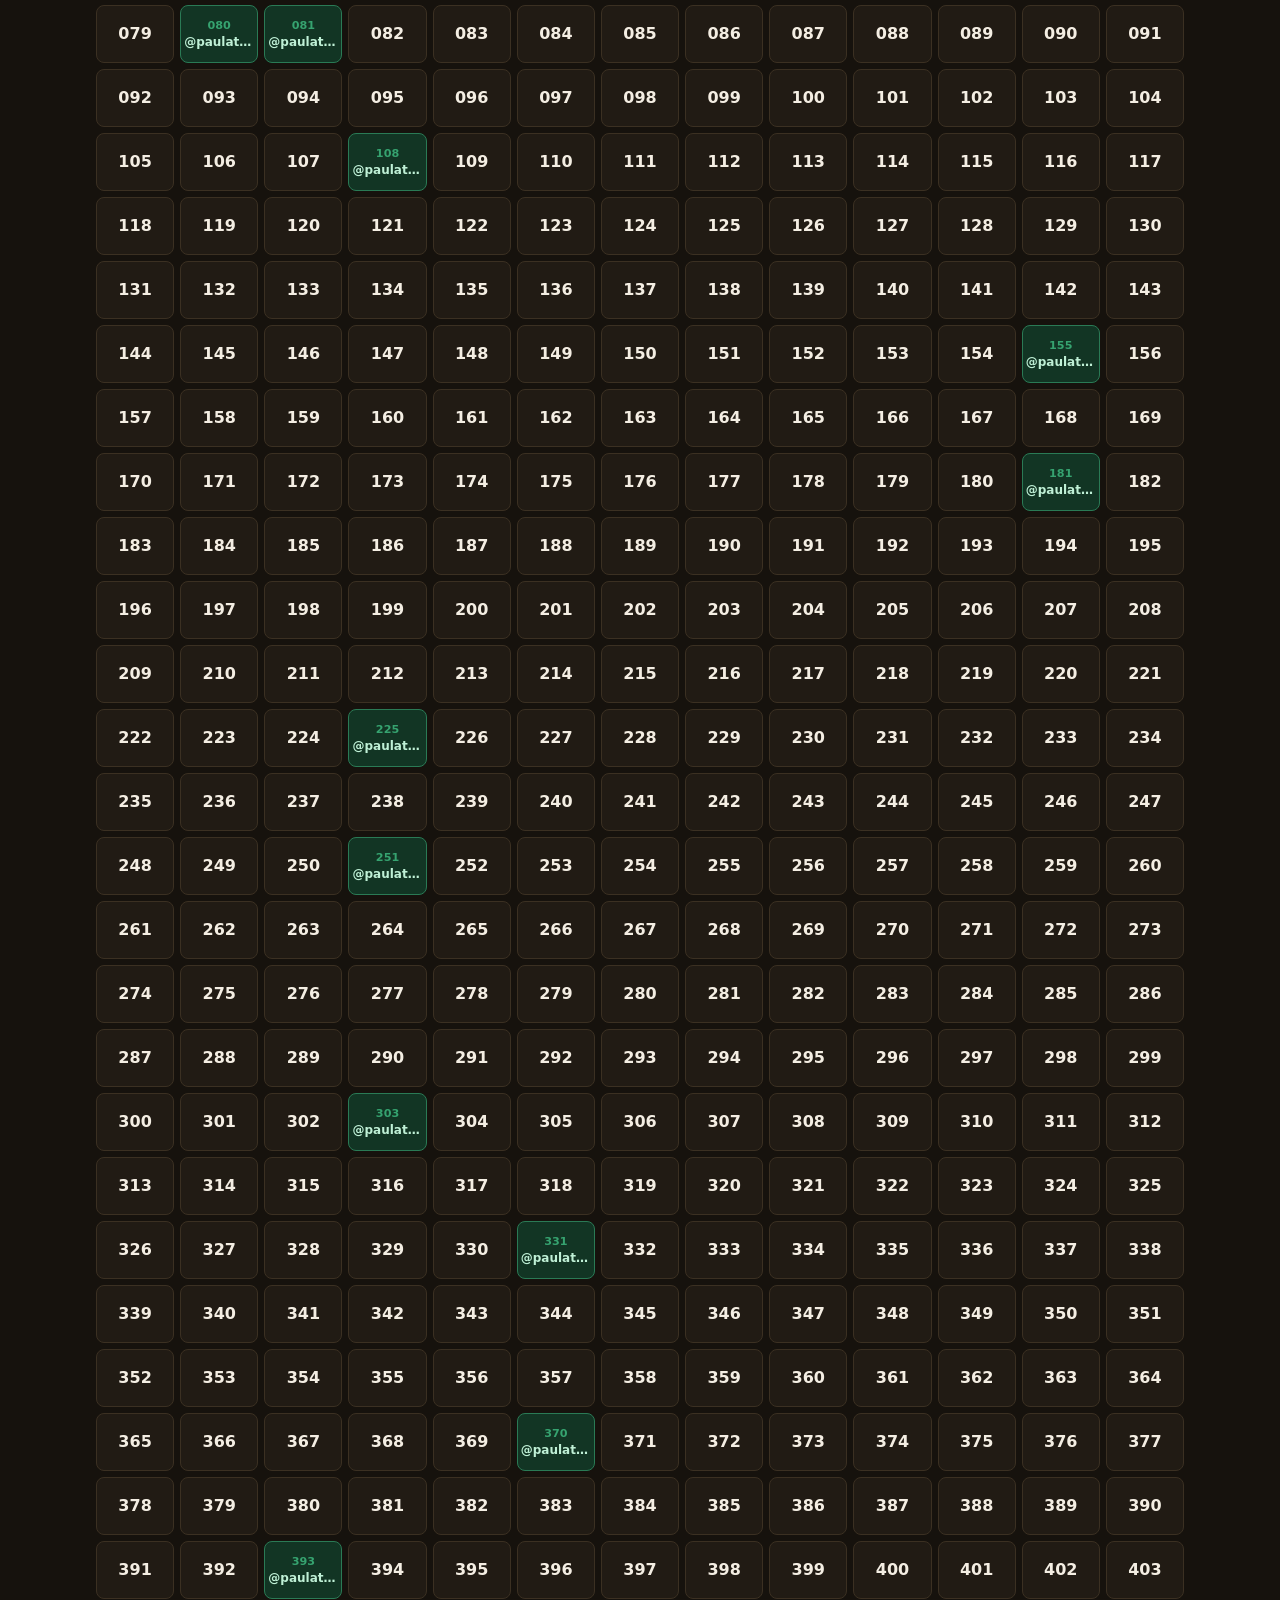
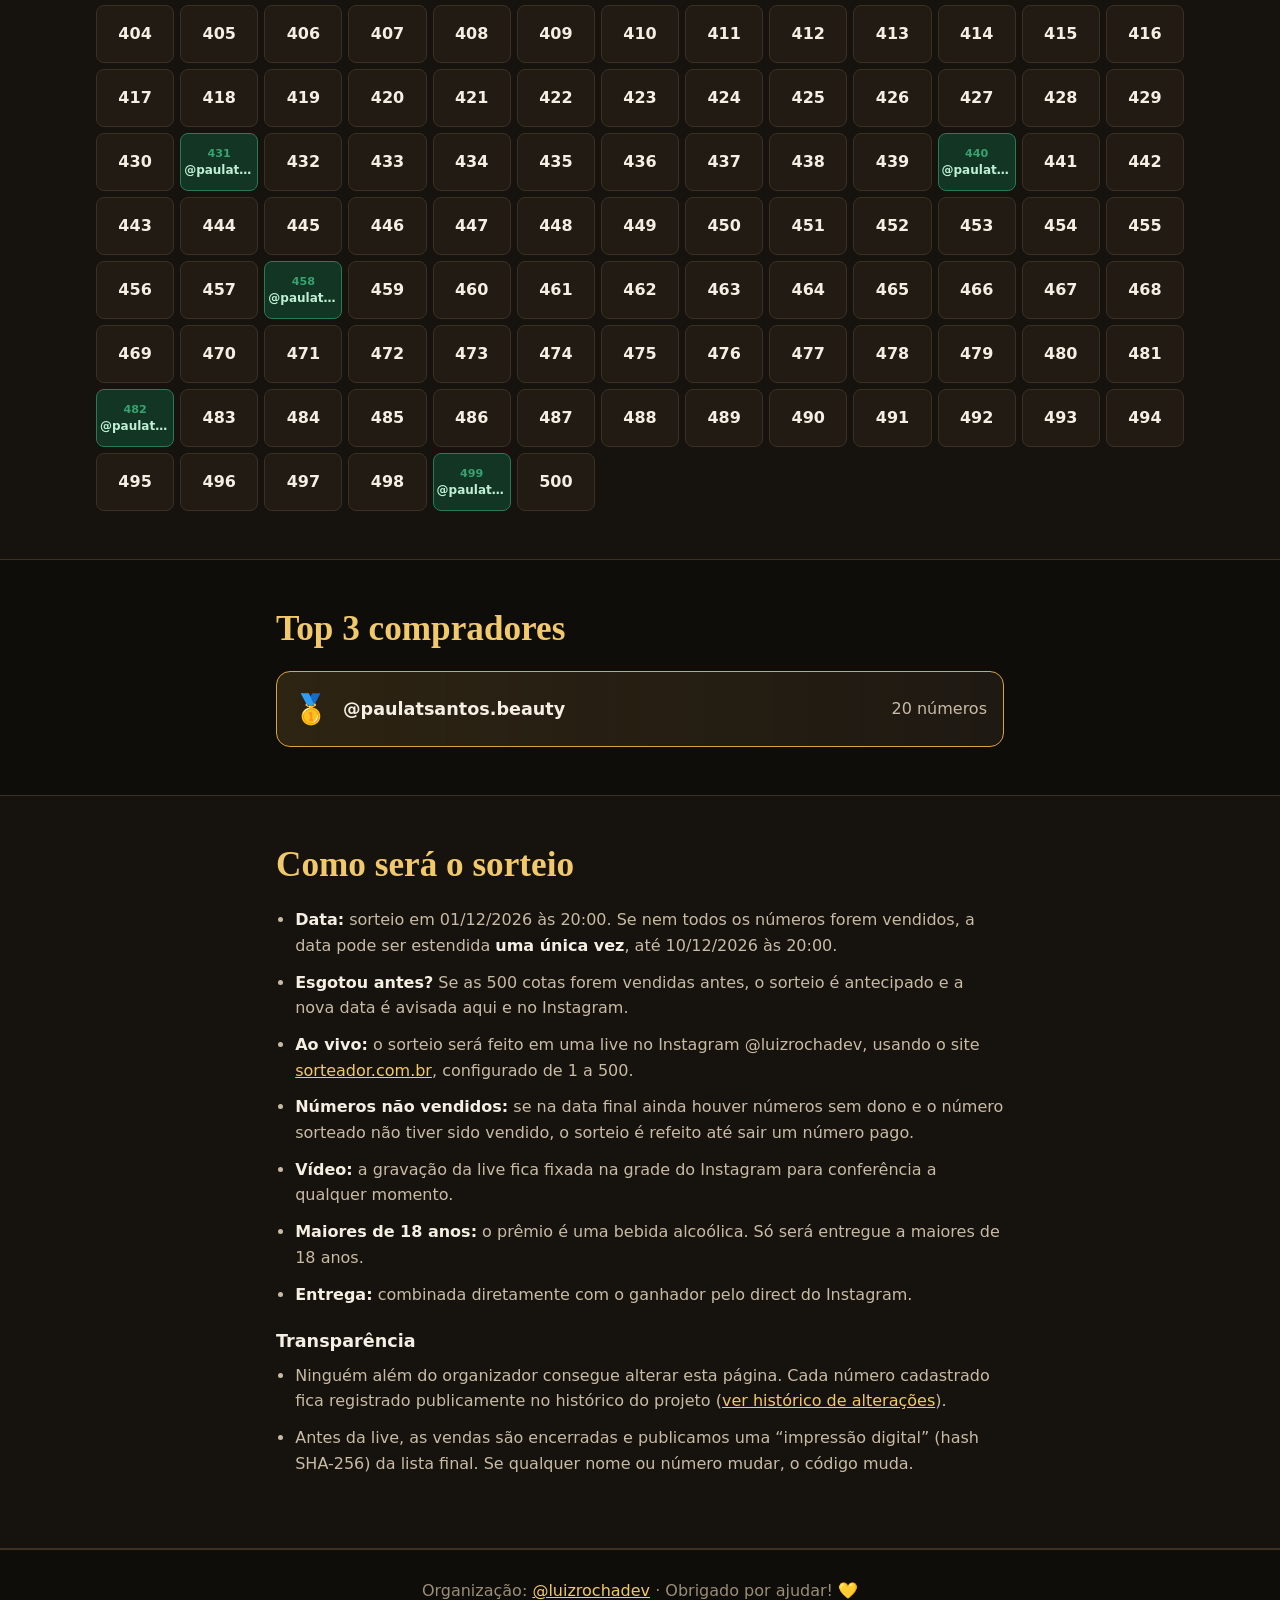
==== commit 13993e0a: "Janela "Finalizar compra" com passo a passo para mandar o direct Quem chega pelo link da bio abre o " ====
--- a/index.html
+++ b/index.html
@@ -93,7 +93,7 @@
           </li>
           <li>
             <h3>Mande um direct</h3>
-            <p>Envie os números para <a data-ig-link target="_blank" rel="noopener noreferrer"><span data-cfg-ig></span></a>. Eles ficam <strong>reservados por <span data-cfg="reservaMinutos">10</span> minutos</strong> com o seu @.</p>
+            <p>Envie os números no direct de <a data-ig-link target="_blank" rel="noopener noreferrer"><span data-cfg-ig></span></a> (no app do Instagram, abra o perfil e toque em <strong>Mensagem</strong>). Eles ficam <strong>reservados por <span data-cfg="reservaMinutos">10</span> minutos</strong> com o seu @.</p>
           </li>
           <li>
             <h3>Faça o Pix</h3>
@@ -209,11 +209,47 @@
         <p id="sel-lista"></p>
       </div>
       <div class="barra-botoes">
-        <a class="btn btn-primario" id="btn-enviar-direct" target="_blank" rel="noopener noreferrer">Copiar e enviar direct</a>
+        <button type="button" class="btn btn-primario" id="btn-finalizar">Finalizar compra</button>
         <button type="button" class="btn" id="btn-limpar-sel">Limpar</button>
       </div>
     </div>
   </div>
+
+  <dialog class="dialogo" id="dlg-finalizar" aria-labelledby="dlg-titulo">
+    <div class="dialogo-topo">
+      <h2 id="dlg-titulo">Falta pouco! 3 passos</h2>
+      <button type="button" class="dialogo-fechar" id="dlg-fechar" aria-label="Fechar">✕</button>
+    </div>
+    <ol class="passos passos-dialogo">
+      <li>
+        <h3>Copie seu pedido</h3>
+        <p class="pedido" id="dlg-pedido"></p>
+        <button type="button" class="btn btn-primario" id="dlg-copiar-pedido">Copiar pedido</button>
+      </li>
+      <li>
+        <h3>Faça o Pix de <span id="dlg-total">R$ 0,00</span></h3>
+        <p>Chave Pix (e-mail): <strong class="dlg-chave" data-cfg="pixChave"></strong></p>
+        <button type="button" class="btn" id="dlg-copiar-pix">Copiar chave Pix</button>
+      </li>
+      <li>
+        <h3>Mande no direct de <span data-cfg-ig></span></h3>
+        <div id="dlg-instrucao-app" hidden>
+          <p>Você está no navegador do Instagram. Para mandar o direct:</p>
+          <ol class="mini-passos">
+            <li>Toque no <strong>✕</strong> lá no canto de cima da tela para voltar ao Instagram.</li>
+            <li>Abra o perfil <strong data-cfg-ig></strong> e toque em <strong>Mensagem</strong>.</li>
+            <li>Cole o pedido e envie o <strong>comprovante do Pix</strong>.</li>
+          </ol>
+        </div>
+        <div id="dlg-instrucao-web" hidden>
+          <p>Cole o pedido no direct e envie o <strong>comprovante do Pix</strong>.</p>
+          <a class="btn" data-ig-link target="_blank" rel="noopener noreferrer">Abrir o Instagram</a>
+          <p class="dica">Se o Instagram ficar carregando, abra o app, procure <strong data-cfg-ig></strong> e toque em <strong>Mensagem</strong>.</p>
+        </div>
+      </li>
+    </ol>
+    <p class="dica">Seus números ficam reservados quando o direct chegar, por <span data-cfg="reservaMinutos">10</span> minutos, até o Pix ser confirmado.</p>
+  </dialog>
 
   <div class="toast" id="toast" role="status" aria-live="polite"></div>
 </body>
--- a/css/style.css
+++ b/css/style.css
@@ -254,6 +254,40 @@
 body.com-barra .toast { bottom: 130px; }
 .copia-oculta { position: fixed; top: 0; left: 0; opacity: 0; pointer-events: none; }
 
+/* ---------- janela "Finalizar compra" ---------- */
+.dialogo {
+  width: min(560px, calc(100% - 24px)); max-height: calc(100dvh - 24px); overflow: auto;
+  margin: auto; padding: 18px 16px 8px;
+  background: var(--bg-alt); color: var(--texto);
+  border: 1px solid var(--ouro-escuro); border-radius: var(--raio); box-shadow: var(--sombra);
+}
+.dialogo:not([open]) { display: none; }
+.dialogo.sem-modal { display: block; position: fixed; inset: 12px; z-index: 40; } /* navegadores sem showModal */
+.dialogo::backdrop { background: rgba(0, 0, 0, .7); }
+body.dialogo-aberto { overflow: hidden; }
+.dialogo-topo { display: flex; align-items: center; justify-content: space-between; gap: 12px; margin-bottom: 12px; }
+.dialogo-topo h2 { margin: 0; font-size: 1.4rem; }
+.dialogo-fechar {
+  flex: none; width: 44px; height: 44px; border-radius: 50%;
+  border: 1px solid var(--borda); background: var(--card-2); color: var(--texto);
+  font-size: 1.1rem; cursor: pointer;
+}
+.passos.passos-dialogo { margin-bottom: 12px; gap: 10px; grid-template-columns: 1fr; }
+.passos-dialogo li { padding: 14px 14px 14px 58px; }
+.passos-dialogo li::before { left: 12px; top: 14px; }
+.passos-dialogo p { margin-bottom: .7em; }
+.passos-dialogo .btn { width: 100%; }
+.pedido {
+  background: var(--card-2); border: 1px dashed var(--ouro-escuro); border-radius: var(--raio-peq);
+  padding: 10px 12px; color: var(--texto) !important; font-size: .95rem;
+  -webkit-user-select: text; user-select: text;
+}
+.dlg-chave { color: var(--ouro-claro); word-break: break-all; }
+.mini-passos { margin: 0 0 .5em; padding-left: 1.2em; color: var(--texto-2); }
+.mini-passos li { counter-increment: none; padding: 0; margin-bottom: .4em; background: none; border: 0; }
+.mini-passos li::before { content: none; }
+.dialogo .dica { margin: 0 0 8px; }
+
 /* ---------- admin ---------- */
 .admin-topo { background: var(--bg-alt); border-bottom: 1px solid var(--borda); padding: 12px 0; position: sticky; top: 0; z-index: 10; }
 .admin-topo-linha { display: flex; align-items: center; justify-content: space-between; gap: 12px; flex-wrap: wrap; }
